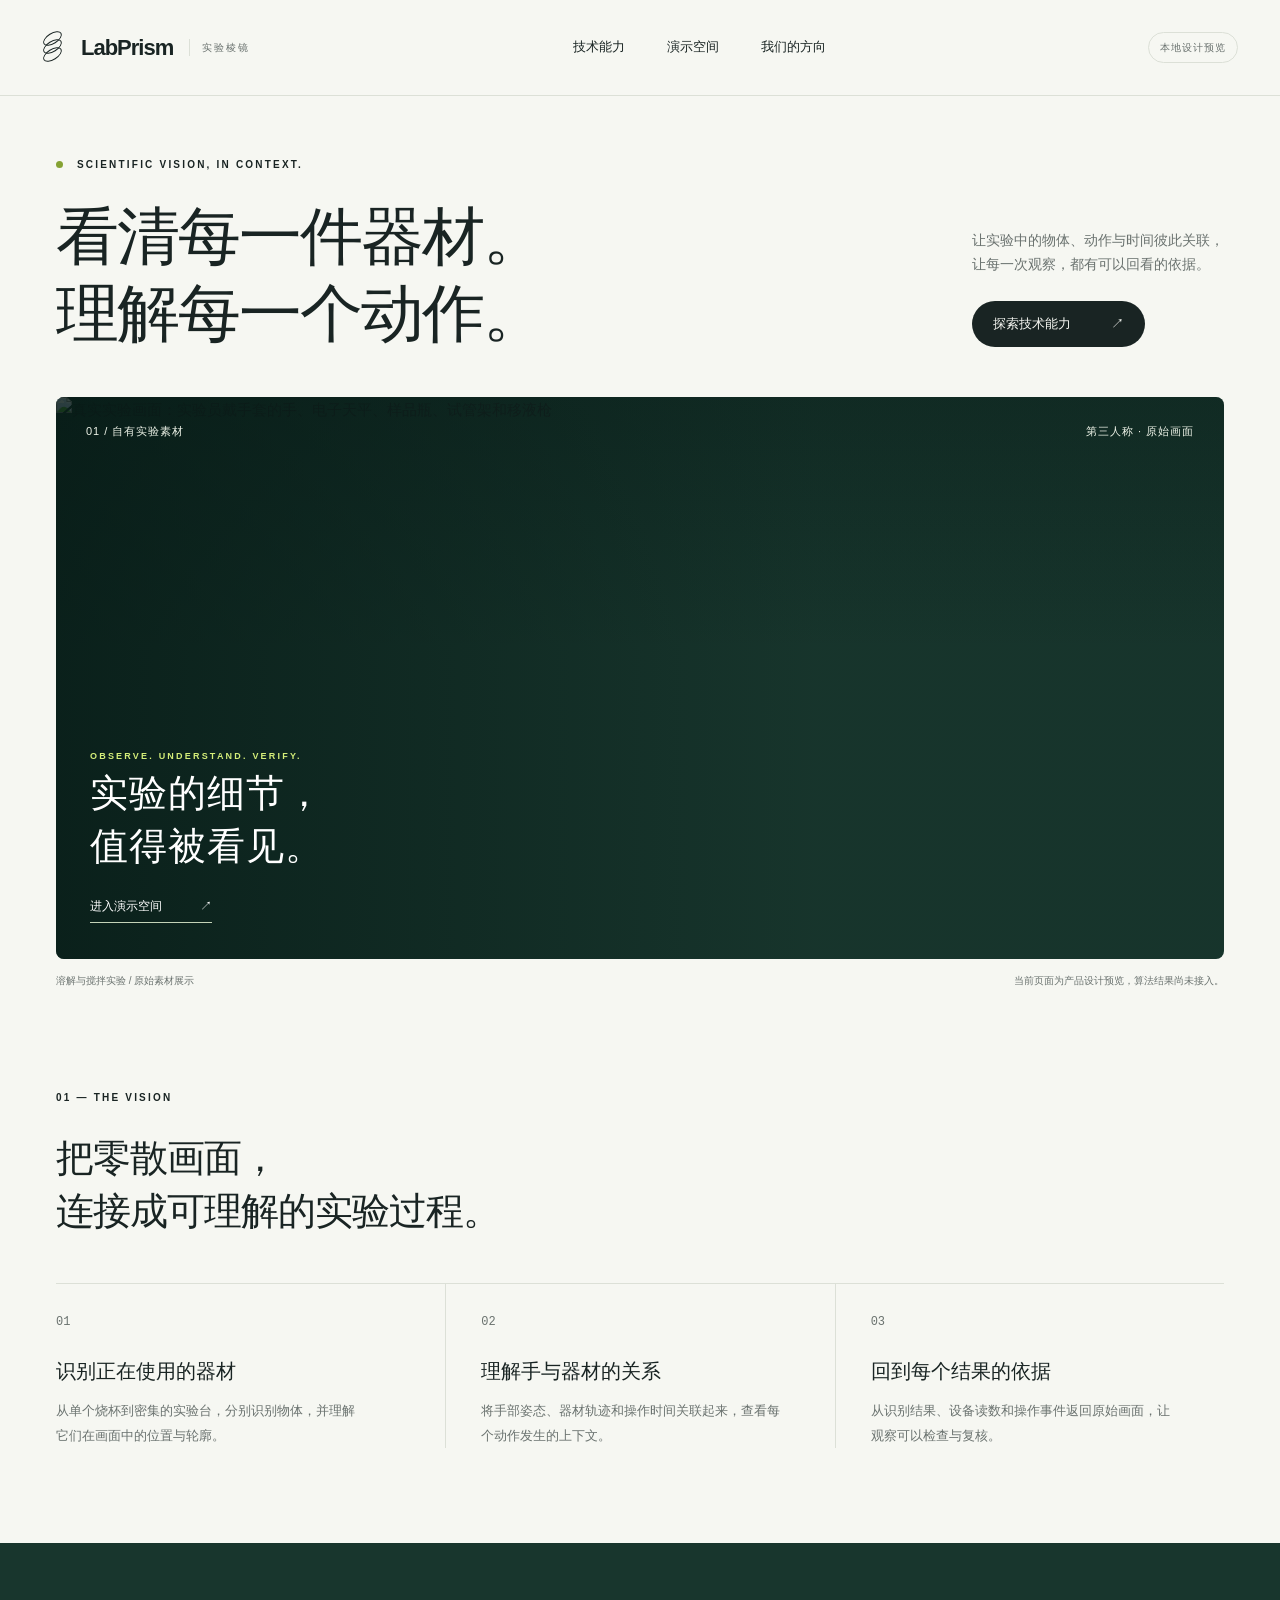
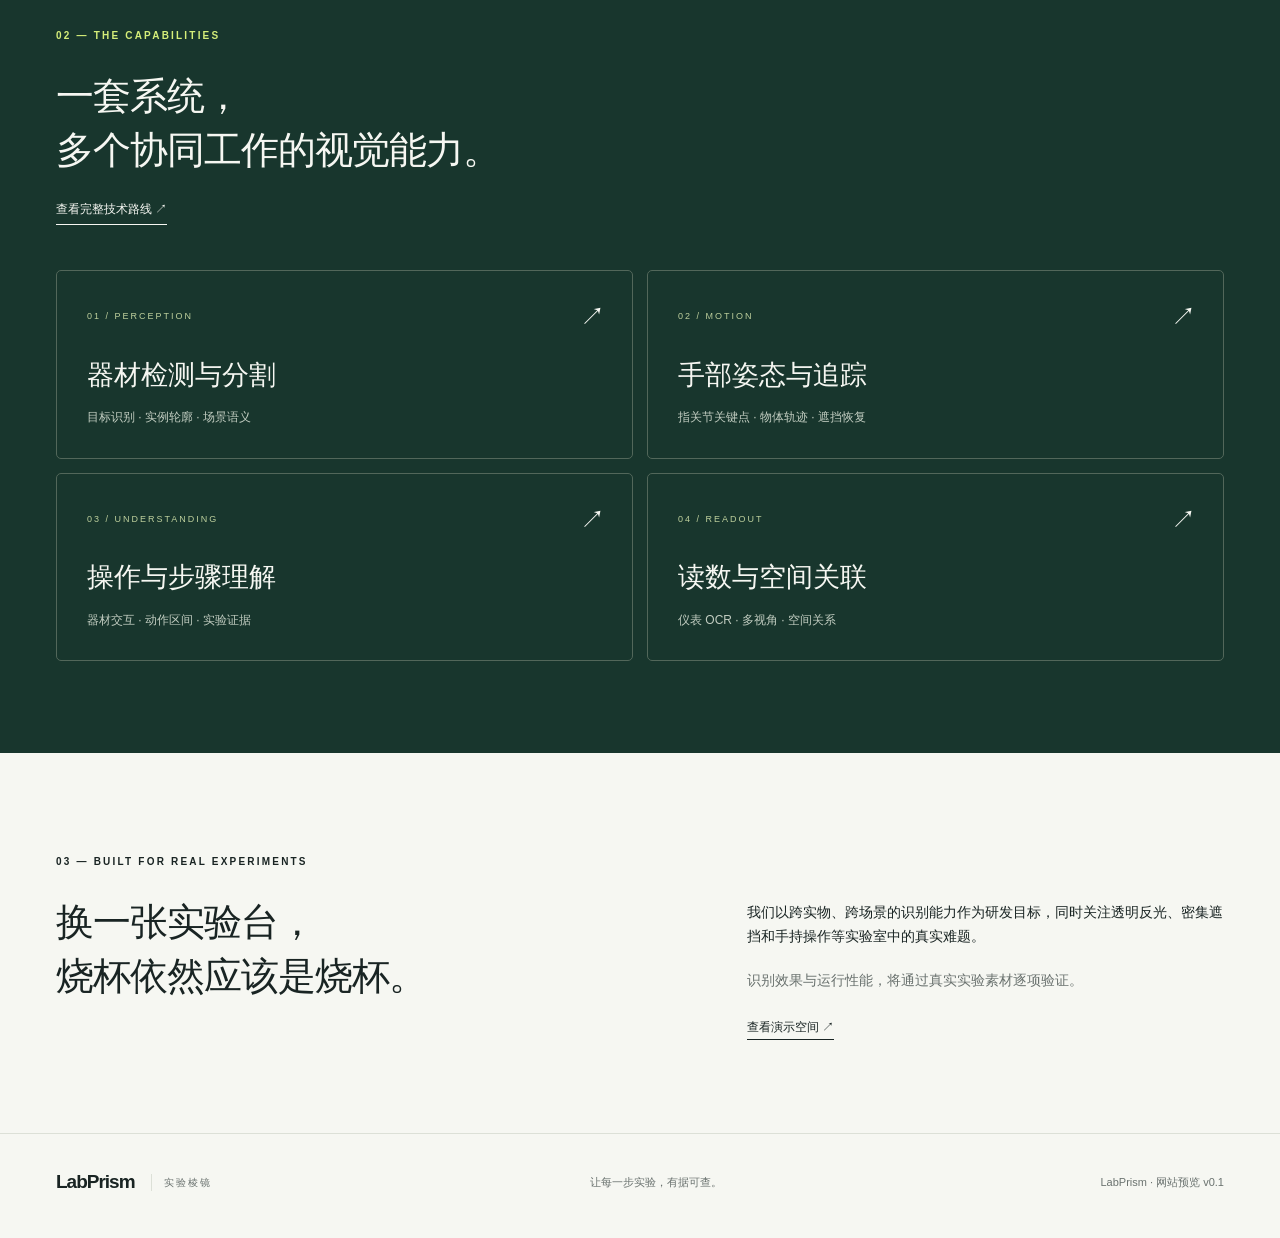
==== apps/website/index.html @ 597ef821 "Initialize LabPrism website, architecture and delivery contracts" ====
<!doctype html>
<html lang="zh-CN">
<head><meta charset="utf-8"><meta name="viewport" content="width=device-width,initial-scale=1"><meta name="description" content="实验视觉系统：从器材识别、手部追踪到可回放的实验过程。"><title>LabPrism · 实验棱镜</title><link rel="stylesheet" href="styles.css"></head>
<body>
<a class="skip" href="#main">跳到正文</a>
<header class="header"><a class="brand" href="index.html" aria-label="LabPrism 首页"><span class="mark" aria-hidden="true"><i></i><i></i><i></i></span>LabPrism<span class="brand-en">实验棱镜</span></a><nav aria-label="主导航"><a href="technology.html">技术能力</a><a href="demo.html">演示空间</a><a href="#approach">我们的方向</a></nav><span class="preview">本地设计预览</span></header>
<main id="main">
<section class="hero wrap"><div class="eyebrow"><span class="dot"></span> SCIENTIFIC VISION, IN CONTEXT.</div><div class="hero-heading"><h1>看清每一件器材。<br>理解<span class="serif">每一个动作。</span></h1><div class="hero-note"><p>让实验中的物体、动作与时间彼此关联，<br>让每一次观察，都有可以回看的依据。</p><a class="button dark" href="technology.html">探索技术能力 <span>↗</span></a></div></div>
<figure class="hero-media"><img src="assets/lab-scene.png" alt="真实实验画面：实验员戴手套的手、电子天平、样品瓶、试管架和移液枪" width="1280" height="720" fetchpriority="high"><div class="media-top"><span>01 / 自有实验素材</span><span>第三人称 · 原始画面</span></div><div class="media-message"><span class="eyebrow">OBSERVE. UNDERSTAND. VERIFY.</span><p>实验的细节，<br>值得被看见。</p><a href="demo.html" aria-label="打开实验素材演示空间">进入演示空间 <span>↗</span></a></div></figure><div class="figure-caption"><span>溶解与搅拌实验 / 原始素材展示</span><span>当前页面为产品设计预览，算法结果尚未接入。</span></div>
</section>
<section class="section wrap" id="approach"><div class="section-head"><p class="eyebrow">01 — THE VISION</p><h2>把零散画面，<br>连接成可理解的实验过程。</h2></div><div class="principles"><article><span class="index">01</span><h3>识别正在使用的器材</h3><p>从单个烧杯到密集的实验台，分别识别物体，并理解它们在画面中的位置与轮廓。</p></article><article><span class="index">02</span><h3>理解手与器材的关系</h3><p>将手部姿态、器材轨迹和操作时间关联起来，查看每个动作发生的上下文。</p></article><article><span class="index">03</span><h3>回到每个结果的依据</h3><p>从识别结果、设备读数和操作事件返回原始画面，让观察可以检查与复核。</p></article></div></section>
<section class="capability-section"><div class="wrap"><div class="section-head"><p class="eyebrow">02 — THE CAPABILITIES</p><h2>一套系统，<br>多个协同工作的视觉能力。</h2><a class="text-link" href="technology.html">查看完整技术路线 ↗</a></div><div class="capability-grid"><a href="technology.html#perception"><span>01 / PERCEPTION</span><h3>器材检测与分割</h3><p>目标识别 · 实例轮廓 · 场景语义</p><b aria-hidden="true">↗</b></a><a href="technology.html#motion"><span>02 / MOTION</span><h3>手部姿态与追踪</h3><p>指关节关键点 · 物体轨迹 · 遮挡恢复</p><b aria-hidden="true">↗</b></a><a href="technology.html#understanding"><span>03 / UNDERSTANDING</span><h3>操作与步骤理解</h3><p>器材交互 · 动作区间 · 实验证据</p><b aria-hidden="true">↗</b></a><a href="technology.html#readout"><span>04 / READOUT</span><h3>读数与空间关联</h3><p>仪表 OCR · 多视角 · 空间关系</p><b aria-hidden="true">↗</b></a></div></div></section>
<section class="section wrap"><p class="eyebrow">03 — BUILT FOR REAL EXPERIMENTS</p><div class="statement"><h2>换一张实验台，<br>烧杯依然应该是烧杯。</h2><div><p>我们以跨实物、跨场景的识别能力作为研发目标，同时关注透明反光、密集遮挡和手持操作等实验室中的真实难题。</p><p class="muted">识别效果与运行性能，将通过真实实验素材逐项验证。</p><a class="text-link" href="demo.html">查看演示空间 ↗</a></div></div></section>
</main><footer class="footer wrap"><a class="brand" href="index.html">LabPrism <span class="brand-en">实验棱镜</span></a><p>让每一步实验，有据可查。</p><span>LabPrism · 网站预览 v0.1</span></footer>
</body></html>
---- apps/website/styles.css ----
:root{--ink:#192423;--muted:#6a726f;--paper:#f6f7f2;--line:#dce0d7;--lime:#d5ee79;--forest:#18362d;--white:#fff;--sans:Inter,"Noto Sans CJK SC","Microsoft YaHei",Arial,sans-serif}*{box-sizing:border-box}html{scroll-behavior:smooth;scroll-padding-top:100px}body{margin:0;background:var(--paper);color:var(--ink);font:15px/1.7 var(--sans)}a{color:inherit;text-decoration:none}button{font:inherit}a,button{-webkit-tap-highlight-color:transparent}a:focus-visible,button:focus-visible{outline:3px solid #7b9e1c;outline-offset:5px}::selection{background:var(--lime)}.wrap{max-width:1440px;margin:auto;padding-inline:56px}.header{min-height:96px;display:flex;align-items:center;justify-content:space-between;gap:24px;padding:20px 42px;border-bottom:1px solid var(--line)}.brand{display:flex;align-items:center;gap:12px;font-size:22px;font-weight:700;letter-spacing:-1px;white-space:nowrap}.brand-en{font-size:10px;font-weight:500;letter-spacing:2px;color:var(--muted);border-left:1px solid var(--line);padding-left:12px;margin-left:4px}.mark{position:relative;display:inline-flex;width:27px;height:30px;align-items:center}.mark i{position:absolute;width:21px;height:11px;border:1.4px solid var(--ink);border-radius:50%;transform:rotate(-32deg)}.mark i:nth-child(1){top:1px}.mark i:nth-child(2){top:9px}.mark i:nth-child(3){top:17px}.header nav{display:flex;gap:8px}.header nav a{padding:8px 17px;border-radius:24px;font-size:13px}.header nav a:hover,.header nav a[aria-current=page]{background:#e6eadf}.preview{font-size:10px;letter-spacing:1px;color:var(--muted);border:1px solid var(--line);border-radius:20px;padding:6px 11px;white-space:nowrap}.eyebrow{font-size:10px;font-weight:600;letter-spacing:2.2px;line-height:1.8;margin:0 0 24px}.dot{display:inline-block;width:7px;height:7px;border-radius:50%;background:#85a233;margin-right:9px}.hero{padding-top:60px}.hero-heading{display:flex;justify-content:space-between;gap:40px;align-items:flex-end;margin-bottom:45px}h1,h2,h3,p,figure{margin:0}h1{font-size:clamp(36px,4.9vw,72px);font-weight:500;line-height:1.22;letter-spacing:-2px}h2{font-size:clamp(28px,3vw,43px);line-height:1.4;font-weight:500;letter-spacing:-1px}h3{font-size:20px;font-weight:550;line-height:1.5}.serif{font-family:"Noto Serif CJK SC",serif}.hero-note{font-size:14px;color:var(--muted);padding-bottom:5px}.button{display:inline-flex;align-items:center;gap:40px;border-radius:28px;padding:12px 21px;font-size:13px;transition:transform .18s}.button:hover{transform:translateY(-2px)}.button.dark{background:var(--ink);color:var(--paper);margin-top:24px}.button.light{background:var(--lime);color:var(--ink)}.hero-media{position:relative;overflow:hidden;border-radius:8px;background:var(--forest);aspect-ratio:2.08}.hero-media>img{display:block;width:100%;height:100%;object-fit:cover;object-position:center 56%}.hero-media:after{content:"";position:absolute;inset:0;background:linear-gradient(90deg,rgba(5,24,20,.72),rgba(5,24,20,.05) 65%),linear-gradient(180deg,rgba(5,24,20,.35),transparent 45%);pointer-events:none}.media-top{position:absolute;z-index:1;top:25px;left:30px;right:30px;display:flex;justify-content:space-between;color:#eef3e8;font-size:11px;letter-spacing:1px}.media-message{position:absolute;z-index:1;bottom:36px;left:34px;color:var(--white)}.media-message .eyebrow{font-size:9px;color:var(--lime)}.media-message p{font-size:38px;line-height:1.4;font-weight:400;letter-spacing:1px}.media-message a{display:inline-flex;gap:38px;align-items:center;font-size:12px;margin-top:23px;padding-bottom:5px;border-bottom:1px solid #c4d3b8}.figure-caption{display:flex;justify-content:space-between;gap:20px;color:var(--muted);font-size:10px;padding-top:13px}.section{padding-top:100px;padding-bottom:95px}.section-head{margin-bottom:45px}.section-head .text-link{display:inline-block;margin-top:22px}.principles{display:grid;grid-template-columns:repeat(3,1fr);border-top:1px solid var(--line)}.principles article{padding:32px 35px 0 0}.principles article+article{padding-left:35px;border-left:1px solid var(--line)}.index{display:block;color:var(--muted);font:12px/1 monospace;margin-bottom:28px}.principles p{max-width:310px;color:var(--muted);margin-top:13px;font-size:13px;line-height:1.9}.capability-section{padding-block:84px 92px;background:var(--forest);color:var(--paper)}.capability-section .eyebrow{color:var(--lime)}.text-link{font-size:12px;border-bottom:1px solid currentColor;padding-bottom:5px}.capability-grid{display:grid;grid-template-columns:repeat(2,1fr);gap:14px}.capability-grid a{position:relative;border:1px solid #52675a;border-radius:5px;padding:30px;transition:background .2s}.capability-grid a:hover{background:#254638}.capability-grid a>span{font-size:9px;letter-spacing:2px;color:#bed09d}.capability-grid h3{font-size:27px;margin:28px 0 12px}.capability-grid p{color:#c2cdc1;font-size:12px}.capability-grid b{position:absolute;top:24px;right:27px;font-size:25px;font-weight:400}.statement{display:grid;grid-template-columns:1.3fr 1fr;gap:70px}.statement p{font-size:14px;margin:6px 0 20px}.muted{color:var(--muted)}.footer{padding-block:32px 40px;border-top:1px solid var(--line);display:flex;justify-content:space-between;align-items:center;gap:20px}.footer>.brand{font-size:19px}.footer p,.footer>span{font-size:11px;color:var(--muted)}.page-intro{padding-top:64px;padding-bottom:64px}.intro-copy{margin-top:28px;font-size:14px;color:var(--muted);line-height:1.9}.tech-row{display:grid;grid-template-columns:60px 1fr 240px;gap:35px;border-top:1px solid var(--line);padding:55px 0 64px;scroll-margin-top:30px}.tech-number{font:12px/2 monospace;color:var(--muted)}.tech-row h2{font-size:30px;margin-bottom:22px}.tech-row p:not(.eyebrow){max-width:620px;color:var(--muted);font-size:13px;line-height:1.95}.tech-row .eyebrow{margin-bottom:13px}.tags{list-style:none;display:flex;flex-wrap:wrap;gap:8px;padding:0;margin:24px 0 0}.tags li{font-size:11px;background:#e8ecdf;border-radius:20px;padding:6px 12px}.tech-aside{border-left:1px solid var(--line);padding-left:28px;align-self:center}.tech-aside>span{display:block;font-size:10px;color:var(--muted);margin-bottom:16px}.tech-aside strong{font-size:17px;font-weight:500;display:block;margin-bottom:14px}.callout{padding:45px;background:var(--forest);color:var(--paper);border-radius:6px;display:flex;align-items:center;justify-content:space-between;gap:35px}.callout .eyebrow{color:var(--lime);margin-bottom:15px}.callout h2{font-size:30px}.demo-intro{padding:55px 0 35px;display:flex;justify-content:space-between;align-items:flex-end;gap:30px}.demo-intro h1{font-size:39px}.demo-intro>p{font-size:12px;color:var(--muted)}.demo-intro .eyebrow{margin-bottom:14px}.demo-banner{display:flex;align-items:center;gap:5px;background:#e9eddf;padding:12px 17px;border:1px solid var(--line);border-radius:5px;margin-bottom:22px;font-size:11px;color:#546149}.demo-banner .dot{flex-shrink:0}.viewer{display:grid;grid-template-columns:minmax(0,1fr) 270px;border:1px solid var(--line);border-radius:7px;overflow:hidden;background:white}.viewer-main{min-width:0}.viewer-title,.viewer-bottom{padding:17px 22px;display:flex;justify-content:space-between;gap:15px;font-size:11px}.viewer-title strong{font-size:13px;font-weight:550}.viewer-title span,.viewer-bottom{color:var(--muted)}.image-open{display:block;width:100%;padding:0;border:0;background:var(--ink);position:relative;cursor:zoom-in;text-align:left;line-height:0}.image-open img{display:block;width:100%;height:auto}.expand-icon{position:absolute;right:17px;bottom:17px;background:rgba(255,255,255,.94);border-radius:4px;padding:10px 13px;font-size:11px;line-height:1.3}.viewer-side{padding:25px 23px;border-left:1px solid var(--line)}.viewer-side h2{font-size:18px;margin-bottom:22px;letter-spacing:0}.viewer-side .eyebrow{font-size:8px;margin-bottom:12px}.layer-list{display:grid;gap:9px}.layer{padding:10px 11px;display:flex;align-items:center;justify-content:space-between;gap:7px;background:#f6f7f2;border:1px solid #e7e9e0;border-radius:4px;font-size:11px}.layer b{font-size:9px;font-weight:400}.layer small{font-size:9px;color:var(--muted)}.layer.active{background:#edf3de;border-color:#c5d1a7}.side-note{color:var(--muted);font-size:11px;line-height:1.9;margin:25px 0 18px}.viewer-side .text-link{font-size:11px}.demo-details{margin:30px 0 75px}.tablist{display:flex;gap:26px;border-bottom:1px solid var(--line)}.tablist button{border:0;background:none;color:var(--muted);padding:12px 0;font-size:12px;cursor:pointer;border-bottom:2px solid transparent}.tablist button[aria-selected=true]{color:var(--ink);border-bottom-color:var(--ink)}.tab-panel{display:grid;grid-template-columns:repeat(4,1fr);gap:25px;padding-block:26px}.tab-panel>div span{display:block;color:var(--muted);font-size:10px;margin-bottom:9px}.tab-panel strong{font-size:12px;font-weight:500}.tab-panel.prose{display:block;font-size:13px;max-width:800px}.tab-panel[hidden]{display:none}.skip{position:fixed;z-index:10;top:-60px;left:20px;background:var(--lime);padding:8px 15px}.skip:focus{top:10px}dialog{padding:46px 12px 12px;border:1px solid #888;border-radius:6px;max-width:95vw;max-height:95vh;background:var(--paper)}dialog::backdrop{background:rgba(0,0,0,.78)}dialog img{display:block;max-width:100%;height:auto;max-height:80vh;object-fit:contain}.dialog-close{position:absolute;right:15px;top:8px;background:none;border:0;font-size:12px;padding:5px;cursor:pointer}
@media(min-width:1550px){.hero-media{aspect-ratio:2.2}.hero-heading{margin-bottom:55px}}
@media(max-width:1000px){.wrap{padding-inline:30px}.header{padding-inline:26px}.preview{display:none}.brand-en{display:none}.hero-heading{align-items:flex-start}.hero-note{max-width:265px}.hero-media{aspect-ratio:1.8}.media-message p{font-size:31px}.statement{gap:35px}.tech-row{grid-template-columns:35px 1fr;gap:20px}.tech-aside{grid-column:2;border-left:0;padding-left:0;display:flex;gap:20px;align-items:center}.tech-aside>span,.tech-aside strong{margin:0}.viewer{grid-template-columns:minmax(0,1fr) 230px}.viewer-side{padding:20px 16px}.demo-intro{align-items:flex-start}.demo-intro h1{font-size:32px}}
@media(max-width:650px){.wrap{padding-inline:20px}.header{padding:17px 20px;min-height:77px;flex-wrap:wrap;gap:12px}.brand{font-size:20px}.header nav{width:100%;gap:5px}.header nav a{padding:6px 12px;font-size:12px}.hero{padding-top:36px}.eyebrow{font-size:9px;margin-bottom:18px}.hero-heading{display:block;margin-bottom:28px}h1{font-size:37px;letter-spacing:-1px}.hero-note{max-width:none;margin-top:23px;font-size:12px}.hero-note br{display:none}.button.dark{margin-top:18px}.hero-media{aspect-ratio:1.13}.hero-media>img{object-position:63% center}.media-top{top:16px;left:17px;right:17px;font-size:8px}.media-message{left:20px;bottom:24px}.media-message p{font-size:29px}.media-message .eyebrow{font-size:7px;letter-spacing:1px}.figure-caption{display:block;font-size:9px}.figure-caption span{display:block;margin-top:3px}.section{padding-block:60px}.principles{display:block}.principles article,.principles article+article{padding:22px 0;border-left:0;border-bottom:1px solid var(--line)}.index{margin-bottom:12px}.principles p{max-width:none}.section-head{margin-bottom:27px}.capability-section{padding-block:55px}.capability-grid{grid-template-columns:1fr}.capability-grid a{padding:23px}.capability-grid h3{font-size:24px;margin-top:20px}.statement{display:block}.statement>div{margin-top:27px}.footer{flex-wrap:wrap;gap:13px}.footer p{width:100%}.page-intro{padding-block:37px}.page-intro h1{font-size:36px}.intro-copy{font-size:12px}.intro-copy br{display:none}.tech-row{grid-template-columns:24px 1fr;padding-block:32px}.tech-row h2{font-size:24px}.tech-aside{display:block}.tech-aside>span{margin-bottom:8px}.tech-aside strong{font-size:15px;margin-bottom:7px}.callout{padding:27px;display:block}.callout h2{font-size:25px}.callout .button{margin-top:25px}.demo-intro{display:block;padding-top:32px}.demo-intro h1{font-size:29px}.demo-intro>p{margin-top:18px}.demo-banner{align-items:flex-start;font-size:10px}.demo-banner .dot{margin-top:5px}.viewer{grid-template-columns:1fr}.viewer-title,.viewer-bottom{padding:13px 15px;font-size:9px}.viewer-side{border-left:0;border-top:1px solid var(--line);padding:23px}.layer-list{grid-template-columns:1fr 1fr}.layer{display:block}.layer small,.layer b{display:block;margin-top:4px}.side-note{margin-top:18px}.tab-panel{grid-template-columns:1fr 1fr;gap:20px}.tablist{gap:22px}.demo-details{margin-bottom:45px}}
@media(prefers-reduced-motion:reduce){html{scroll-behavior:auto}*{transition:none!important}}
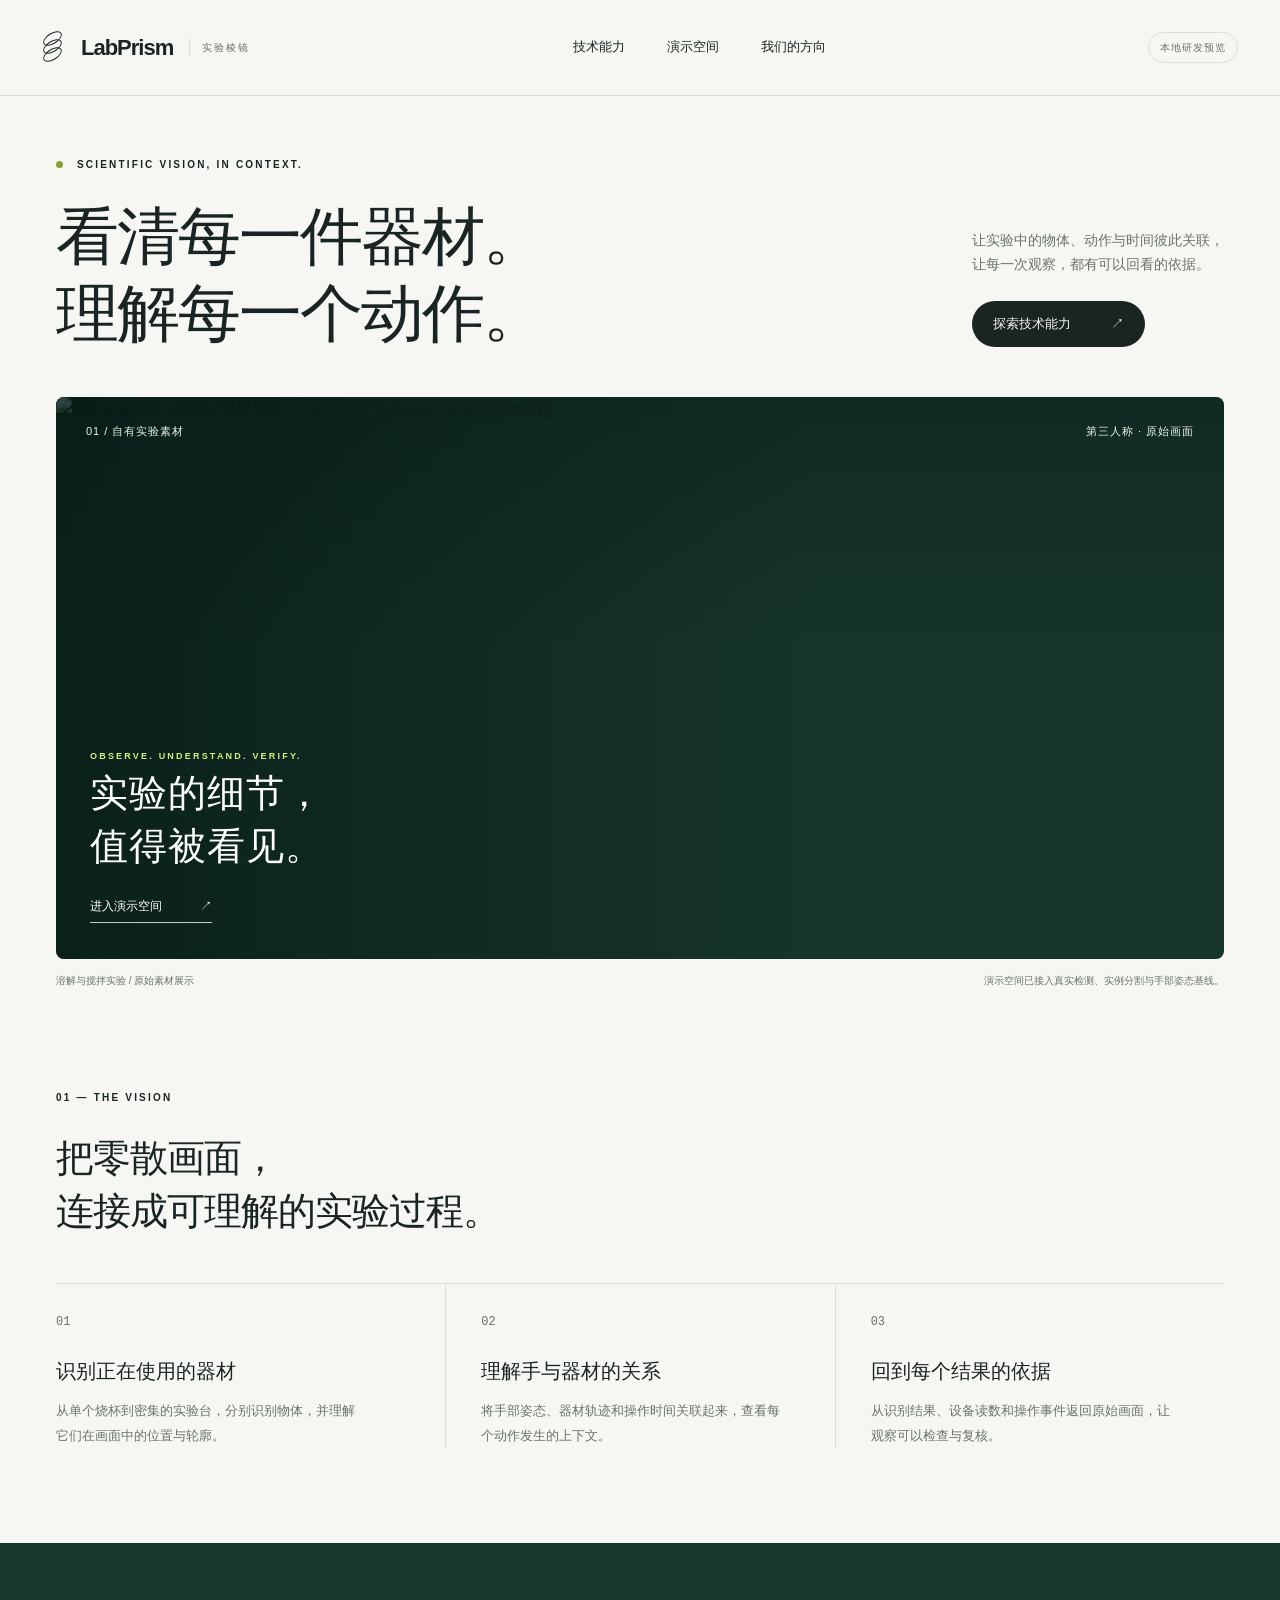
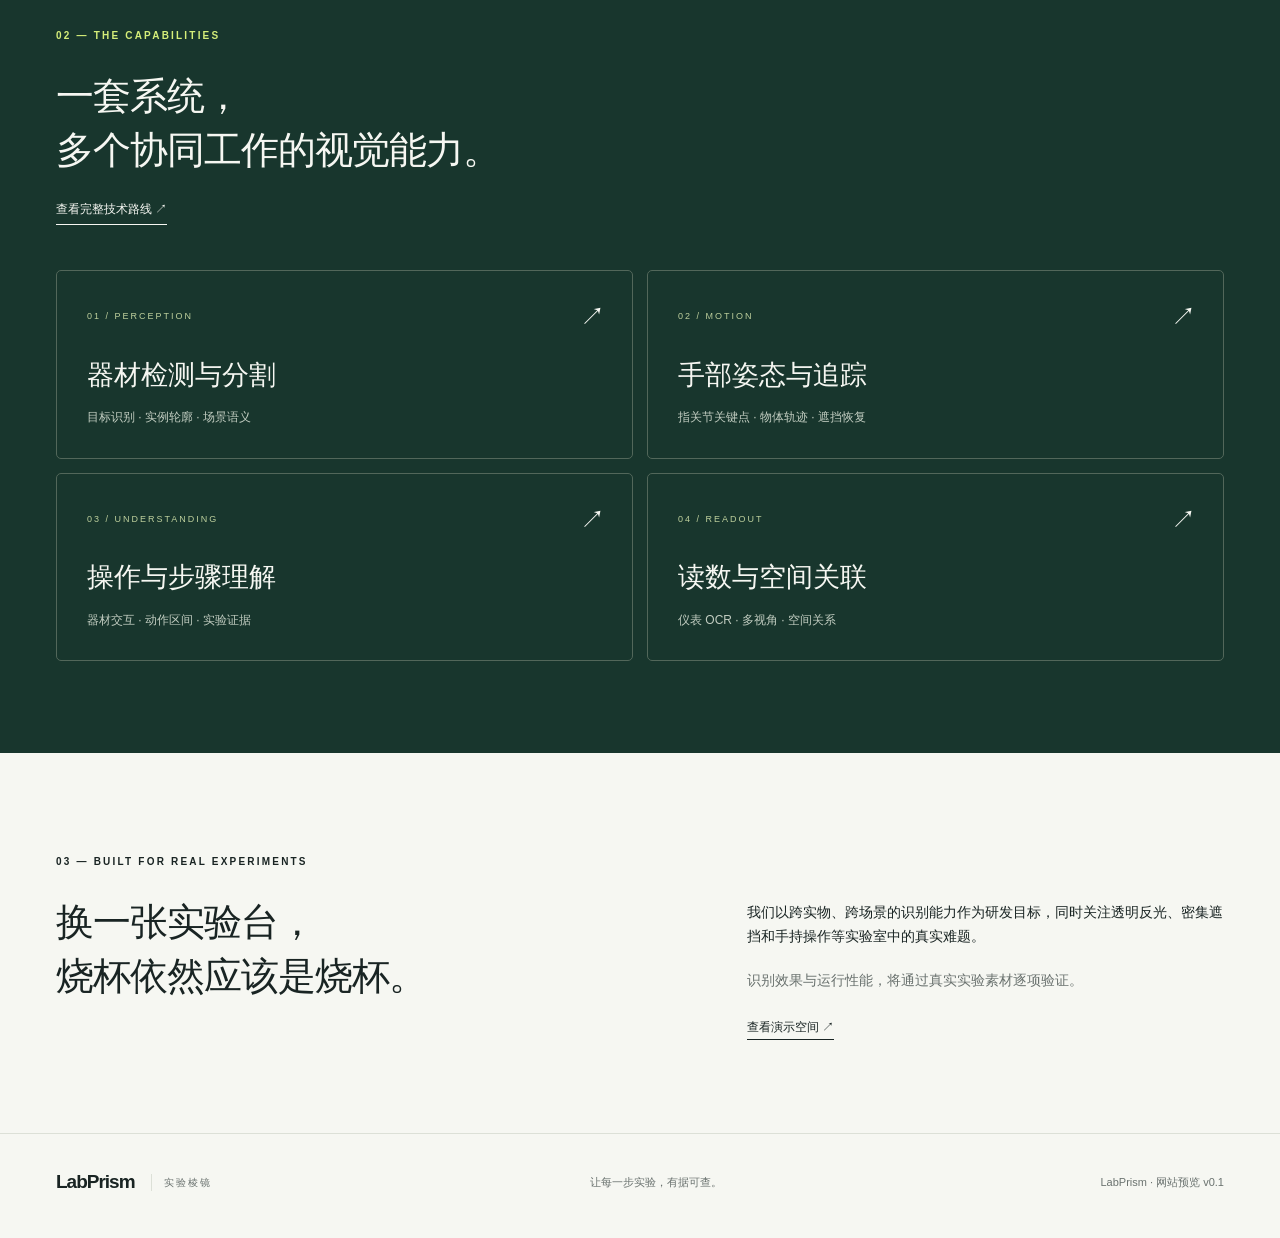
==== commit 71be36b6: "Connect receipt-verified video inference and interactive result viewer" ====
--- a/apps/website/index.html
+++ b/apps/website/index.html
@@ -3,10 +3,10 @@
 <head><meta charset="utf-8"><meta name="viewport" content="width=device-width,initial-scale=1"><meta name="description" content="实验视觉系统：从器材识别、手部追踪到可回放的实验过程。"><title>LabPrism · 实验棱镜</title><link rel="stylesheet" href="styles.css"></head>
 <body>
 <a class="skip" href="#main">跳到正文</a>
-<header class="header"><a class="brand" href="index.html" aria-label="LabPrism 首页"><span class="mark" aria-hidden="true"><i></i><i></i><i></i></span>LabPrism<span class="brand-en">实验棱镜</span></a><nav aria-label="主导航"><a href="technology.html">技术能力</a><a href="demo.html">演示空间</a><a href="#approach">我们的方向</a></nav><span class="preview">本地设计预览</span></header>
+<header class="header"><a class="brand" href="index.html" aria-label="LabPrism 首页"><span class="mark" aria-hidden="true"><i></i><i></i><i></i></span>LabPrism<span class="brand-en">实验棱镜</span></a><nav aria-label="主导航"><a href="technology.html">技术能力</a><a href="demo.html">演示空间</a><a href="#approach">我们的方向</a></nav><span class="preview">本地研发预览</span></header>
 <main id="main">
 <section class="hero wrap"><div class="eyebrow"><span class="dot"></span> SCIENTIFIC VISION, IN CONTEXT.</div><div class="hero-heading"><h1>看清每一件器材。<br>理解<span class="serif">每一个动作。</span></h1><div class="hero-note"><p>让实验中的物体、动作与时间彼此关联，<br>让每一次观察，都有可以回看的依据。</p><a class="button dark" href="technology.html">探索技术能力 <span>↗</span></a></div></div>
-<figure class="hero-media"><img src="assets/lab-scene.png" alt="真实实验画面：实验员戴手套的手、电子天平、样品瓶、试管架和移液枪" width="1280" height="720" fetchpriority="high"><div class="media-top"><span>01 / 自有实验素材</span><span>第三人称 · 原始画面</span></div><div class="media-message"><span class="eyebrow">OBSERVE. UNDERSTAND. VERIFY.</span><p>实验的细节，<br>值得被看见。</p><a href="demo.html" aria-label="打开实验素材演示空间">进入演示空间 <span>↗</span></a></div></figure><div class="figure-caption"><span>溶解与搅拌实验 / 原始素材展示</span><span>当前页面为产品设计预览，算法结果尚未接入。</span></div>
+<figure class="hero-media"><img src="assets/lab-scene.png" alt="真实实验画面：实验员戴手套的手、电子天平、样品瓶、试管架和移液枪" width="1280" height="720" fetchpriority="high"><div class="media-top"><span>01 / 自有实验素材</span><span>第三人称 · 原始画面</span></div><div class="media-message"><span class="eyebrow">OBSERVE. UNDERSTAND. VERIFY.</span><p>实验的细节，<br>值得被看见。</p><a href="demo.html" aria-label="打开实验素材演示空间">进入演示空间 <span>↗</span></a></div></figure><div class="figure-caption"><span>溶解与搅拌实验 / 原始素材展示</span><span>演示空间已接入真实检测、实例分割与手部姿态基线。</span></div>
 </section>
 <section class="section wrap" id="approach"><div class="section-head"><p class="eyebrow">01 — THE VISION</p><h2>把零散画面，<br>连接成可理解的实验过程。</h2></div><div class="principles"><article><span class="index">01</span><h3>识别正在使用的器材</h3><p>从单个烧杯到密集的实验台，分别识别物体，并理解它们在画面中的位置与轮廓。</p></article><article><span class="index">02</span><h3>理解手与器材的关系</h3><p>将手部姿态、器材轨迹和操作时间关联起来，查看每个动作发生的上下文。</p></article><article><span class="index">03</span><h3>回到每个结果的依据</h3><p>从识别结果、设备读数和操作事件返回原始画面，让观察可以检查与复核。</p></article></div></section>
 <section class="capability-section"><div class="wrap"><div class="section-head"><p class="eyebrow">02 — THE CAPABILITIES</p><h2>一套系统，<br>多个协同工作的视觉能力。</h2><a class="text-link" href="technology.html">查看完整技术路线 ↗</a></div><div class="capability-grid"><a href="technology.html#perception"><span>01 / PERCEPTION</span><h3>器材检测与分割</h3><p>目标识别 · 实例轮廓 · 场景语义</p><b aria-hidden="true">↗</b></a><a href="technology.html#motion"><span>02 / MOTION</span><h3>手部姿态与追踪</h3><p>指关节关键点 · 物体轨迹 · 遮挡恢复</p><b aria-hidden="true">↗</b></a><a href="technology.html#understanding"><span>03 / UNDERSTANDING</span><h3>操作与步骤理解</h3><p>器材交互 · 动作区间 · 实验证据</p><b aria-hidden="true">↗</b></a><a href="technology.html#readout"><span>04 / READOUT</span><h3>读数与空间关联</h3><p>仪表 OCR · 多视角 · 空间关系</p><b aria-hidden="true">↗</b></a></div></div></section>
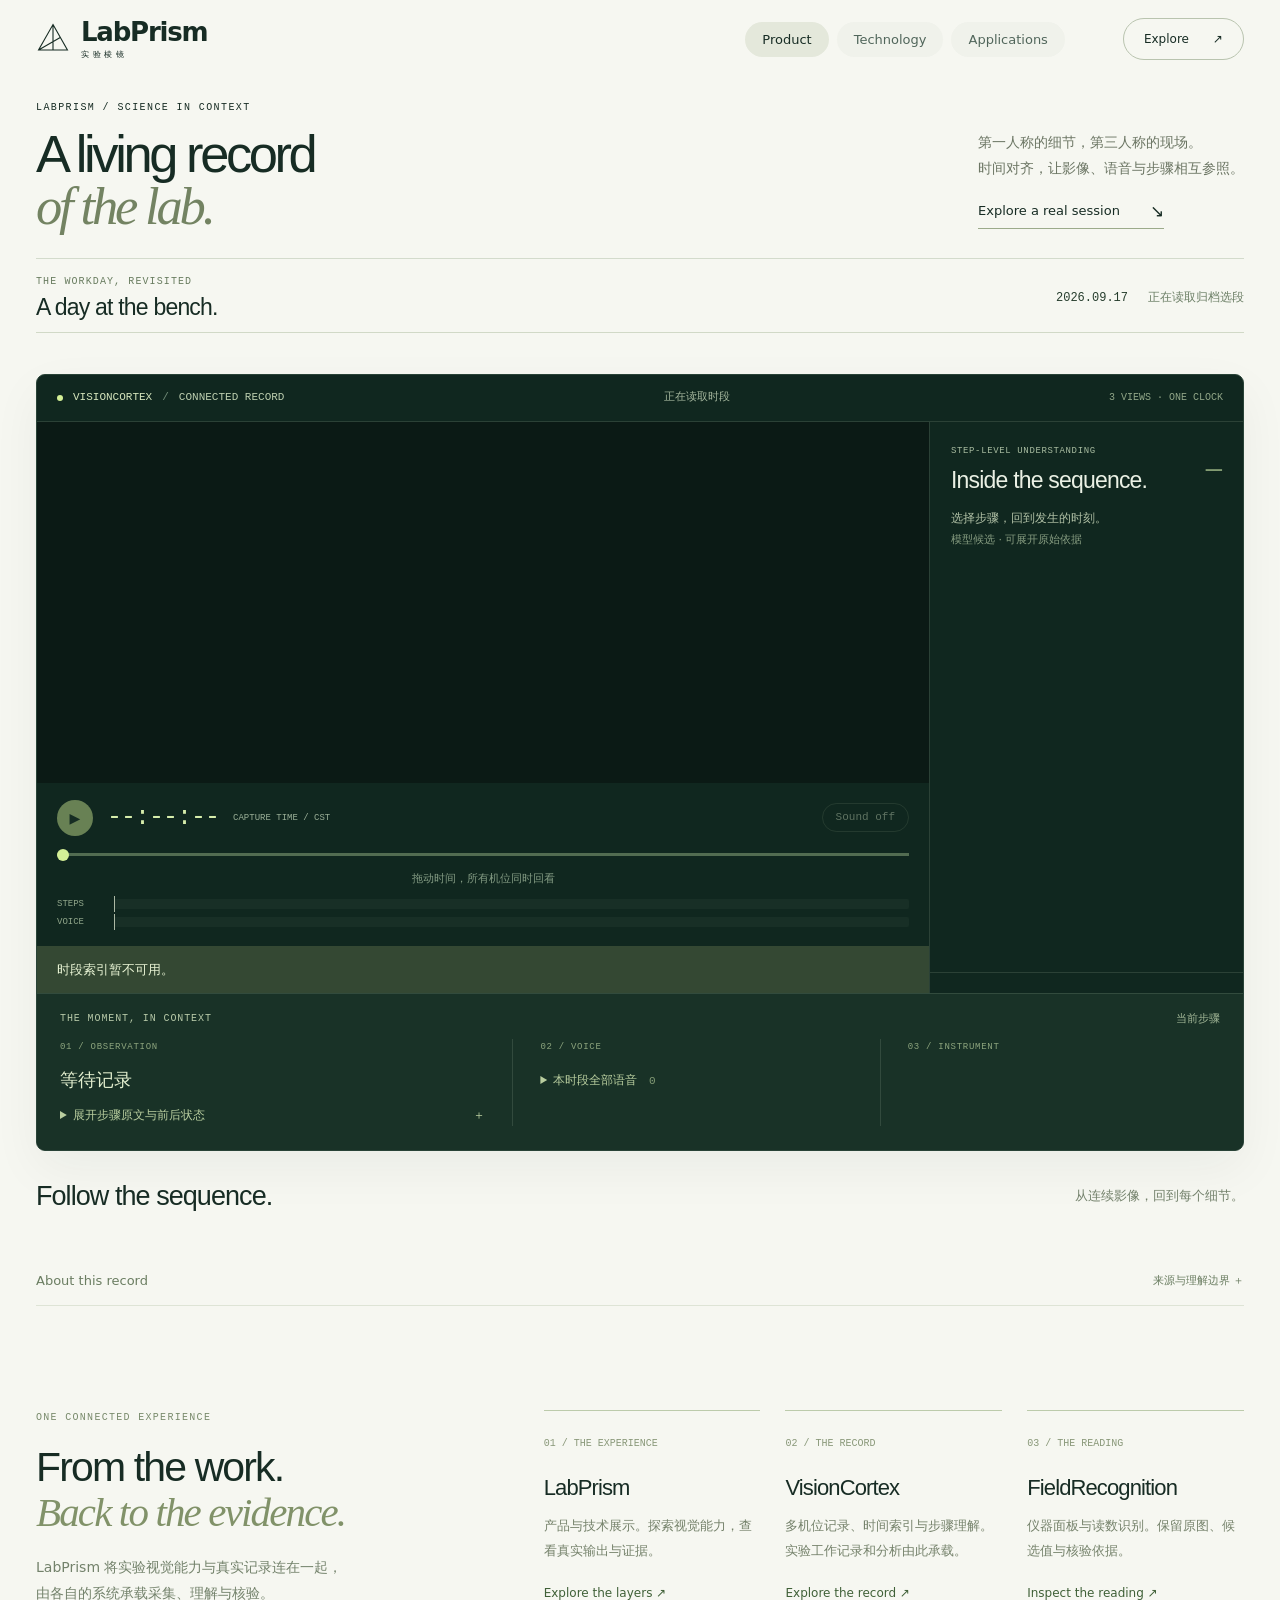
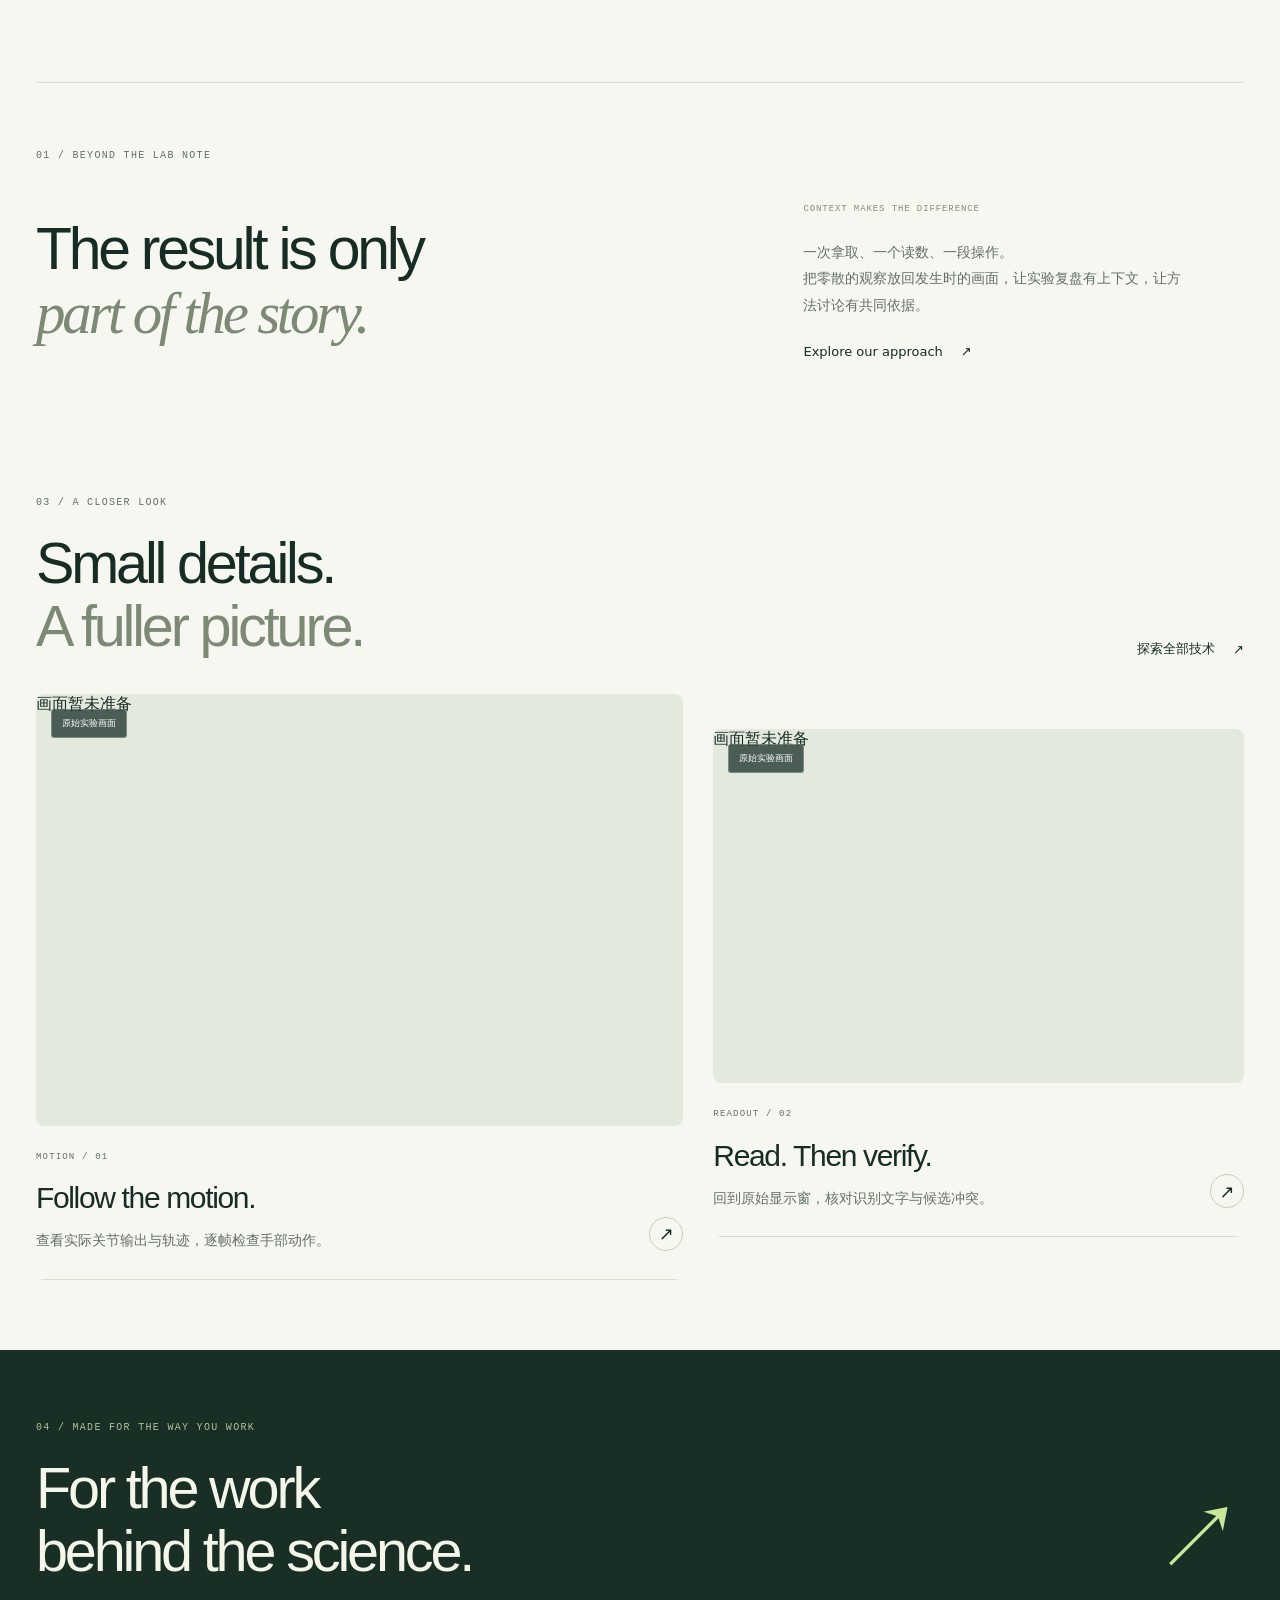
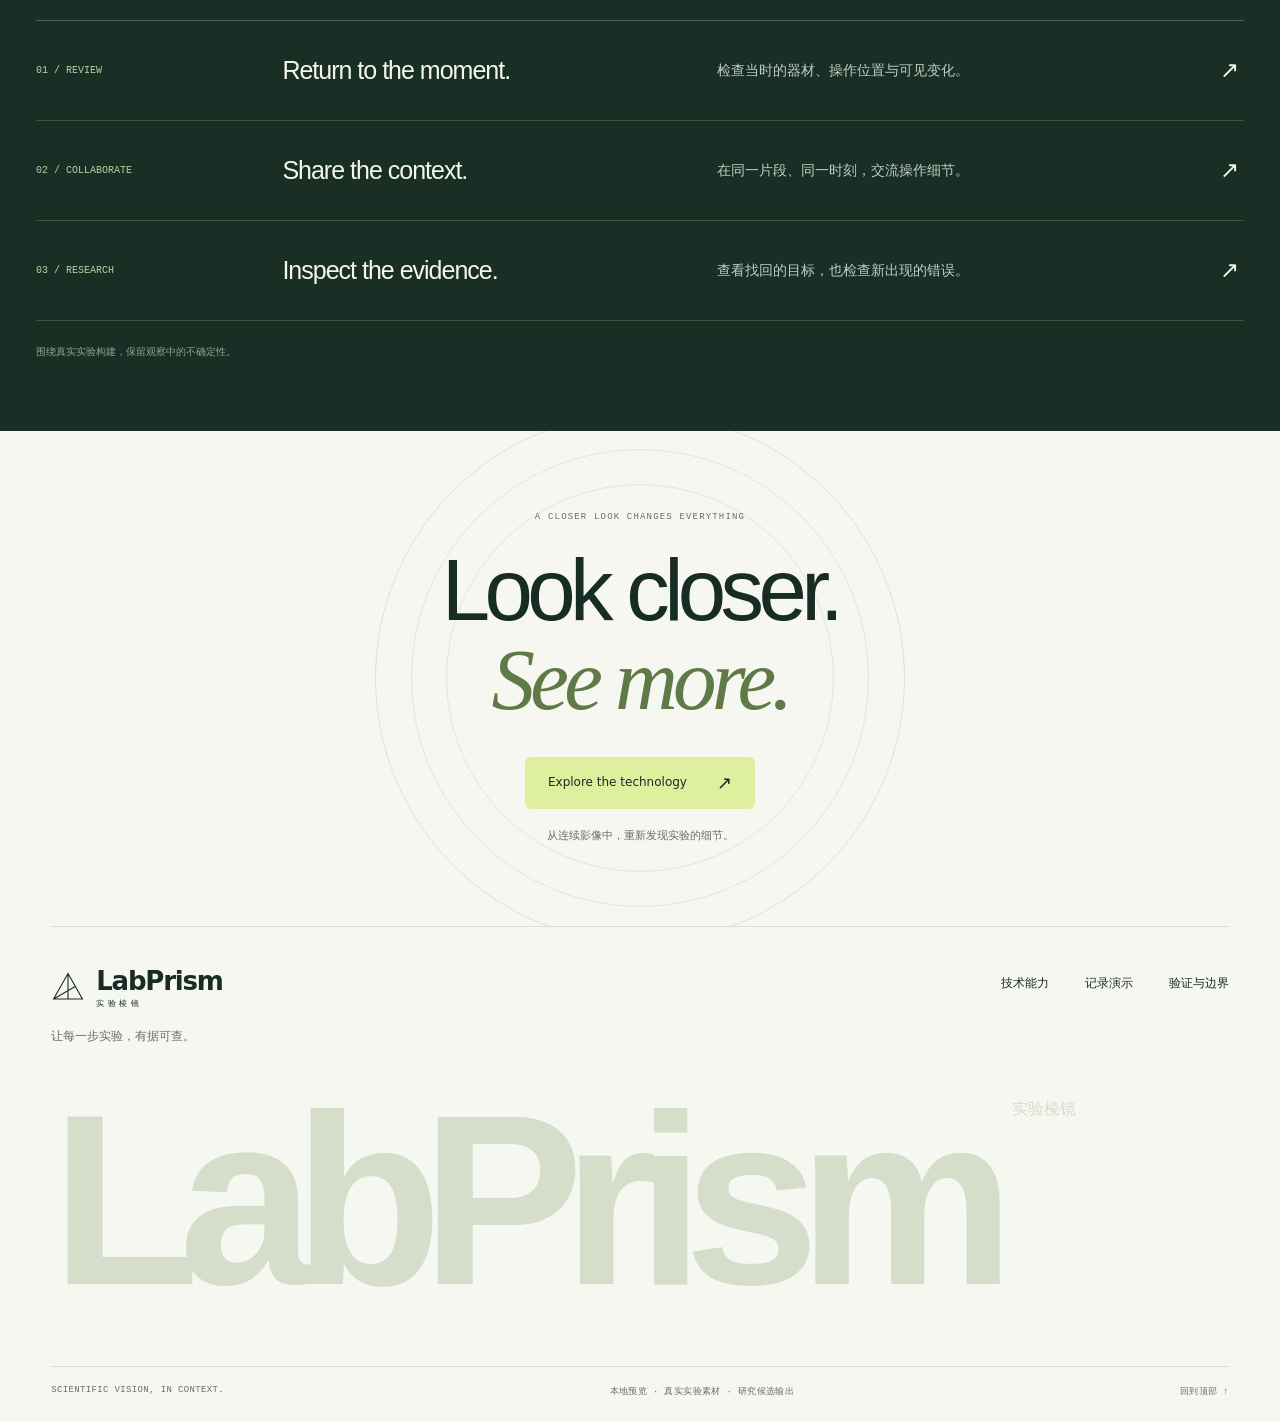
==== commit f75e9966: "Connect NAS-backed read-only model inspection and record showcase" ====
--- a/apps/website/index.html
+++ b/apps/website/index.html
@@ -1,15 +1,24 @@
 <!doctype html>
 <html lang="zh-CN">
-<head><meta charset="utf-8"><meta name="viewport" content="width=device-width,initial-scale=1"><meta name="description" content="实验视觉系统：从器材识别、手部追踪到可回放的实验过程。"><title>LabPrism · 实验棱镜</title><link rel="stylesheet" href="styles.css"></head>
-<body>
-<a class="skip" href="#main">跳到正文</a>
-<header class="header"><a class="brand" href="index.html" aria-label="LabPrism 首页"><span class="mark" aria-hidden="true"><i></i><i></i><i></i></span>LabPrism<span class="brand-en">实验棱镜</span></a><nav aria-label="主导航"><a href="technology.html">技术能力</a><a href="demo.html">演示空间</a><a href="#approach">我们的方向</a></nav><span class="preview">本地研发预览</span></header>
-<main id="main">
-<section class="hero wrap"><div class="eyebrow"><span class="dot"></span> SCIENTIFIC VISION, IN CONTEXT.</div><div class="hero-heading"><h1>看清每一件器材。<br>理解<span class="serif">每一个动作。</span></h1><div class="hero-note"><p>让实验中的物体、动作与时间彼此关联，<br>让每一次观察，都有可以回看的依据。</p><a class="button dark" href="technology.html">探索技术能力 <span>↗</span></a></div></div>
-<figure class="hero-media"><img src="assets/lab-scene.png" alt="真实实验画面：实验员戴手套的手、电子天平、样品瓶、试管架和移液枪" width="1280" height="720" fetchpriority="high"><div class="media-top"><span>01 / 自有实验素材</span><span>第三人称 · 原始画面</span></div><div class="media-message"><span class="eyebrow">OBSERVE. UNDERSTAND. VERIFY.</span><p>实验的细节，<br>值得被看见。</p><a href="demo.html" aria-label="打开实验素材演示空间">进入演示空间 <span>↗</span></a></div></figure><div class="figure-caption"><span>溶解与搅拌实验 / 原始素材展示</span><span>演示空间已接入真实检测、实例分割与手部姿态基线。</span></div>
-</section>
-<section class="section wrap" id="approach"><div class="section-head"><p class="eyebrow">01 — THE VISION</p><h2>把零散画面，<br>连接成可理解的实验过程。</h2></div><div class="principles"><article><span class="index">01</span><h3>识别正在使用的器材</h3><p>从单个烧杯到密集的实验台，分别识别物体，并理解它们在画面中的位置与轮廓。</p></article><article><span class="index">02</span><h3>理解手与器材的关系</h3><p>将手部姿态、器材轨迹和操作时间关联起来，查看每个动作发生的上下文。</p></article><article><span class="index">03</span><h3>回到每个结果的依据</h3><p>从识别结果、设备读数和操作事件返回原始画面，让观察可以检查与复核。</p></article></div></section>
-<section class="capability-section"><div class="wrap"><div class="section-head"><p class="eyebrow">02 — THE CAPABILITIES</p><h2>一套系统，<br>多个协同工作的视觉能力。</h2><a class="text-link" href="technology.html">查看完整技术路线 ↗</a></div><div class="capability-grid"><a href="technology.html#perception"><span>01 / PERCEPTION</span><h3>器材检测与分割</h3><p>目标识别 · 实例轮廓 · 场景语义</p><b aria-hidden="true">↗</b></a><a href="technology.html#motion"><span>02 / MOTION</span><h3>手部姿态与追踪</h3><p>指关节关键点 · 物体轨迹 · 遮挡恢复</p><b aria-hidden="true">↗</b></a><a href="technology.html#understanding"><span>03 / UNDERSTANDING</span><h3>操作与步骤理解</h3><p>器材交互 · 动作区间 · 实验证据</p><b aria-hidden="true">↗</b></a><a href="technology.html#readout"><span>04 / READOUT</span><h3>读数与空间关联</h3><p>仪表 OCR · 多视角 · 空间关系</p><b aria-hidden="true">↗</b></a></div></div></section>
-<section class="section wrap"><p class="eyebrow">03 — BUILT FOR REAL EXPERIMENTS</p><div class="statement"><h2>换一张实验台，<br>烧杯依然应该是烧杯。</h2><div><p>我们以跨实物、跨场景的识别能力作为研发目标，同时关注透明反光、密集遮挡和手持操作等实验室中的真实难题。</p><p class="muted">识别效果与运行性能，将通过真实实验素材逐项验证。</p><a class="text-link" href="demo.html">查看演示空间 ↗</a></div></div></section>
-</main><footer class="footer wrap"><a class="brand" href="index.html">LabPrism <span class="brand-en">实验棱镜</span></a><p>让每一步实验，有据可查。</p><span>LabPrism · 网站预览 v0.1</span></footer>
-</body></html>
+<head><meta charset="utf-8"><meta name="viewport" content="width=device-width,initial-scale=1"><meta name="theme-color" content="#f6f7f2"><meta name="description" content="LabPrism 将器材、手部操作与仪器读数放回真实现场。从实验影像到可回查的观察，让每个细节都有出处。"><title>让实验，清晰可见 · LabPrism 实验棱镜</title><link rel="stylesheet" href="product.css"><link rel="stylesheet" href="experience.css"><script src="product.js" defer></script><script src="experience.js" defer></script><link rel="stylesheet" href="multiview-story.css"><script src="viewer/multiview-clock.js" defer></script><script src="multiview-story.js" defer></script></head>
+<body class="product-site editorial-site cinematic-site home-page"><a class="skip-link" href="#main">跳到正文</a><header class="site-header"><a class="site-brand" href="index.html" aria-label="LabPrism 实验棱镜首页"><svg viewBox="0 0 40 40" aria-hidden="true"><path d="M20 3 37 33H3Z M20 3 20 33 M3 33 29 18"/></svg><span>LabPrism<small>实验棱镜</small></span></a><nav aria-label="主导航"><a href="index.html" aria-current="page" lang="en">Product</a><a href="technology.html" lang="en">Technology</a><a href="index.html#applications" lang="en">Applications</a></nav><a class="nav-action" href="technology.html#recording" lang="en">Explore <span aria-hidden="true">↗</span></a></header><main id="main">
+<section class="cinema-hero shell"><div><p class="overline">LABPRISM / SCIENCE IN CONTEXT</p><h1 lang="en">A living record<br><em>of the lab.</em></h1></div><div class="cinema-intro"><p>第一人称的细节，第三人称的现场。<br>时间对齐，让影像、语音与步骤相互参照。</p><a class="cinema-link" href="#recording">Explore a real session <span aria-hidden="true">↘</span></a></div></section><section class="story-section shell" id="recording" aria-labelledby="record-heading" data-record-story>
+ <div class="day-heading"><div><span class="overline">THE WORKDAY, REVISITED</span><h2 id="record-heading">A day at the bench.</h2></div><p><time data-day-date>2026.09.17</time><span data-day-summary>正在读取归档选段</span></p></div>
+ <div class="day-overview"><div class="day-ruler" data-day-ruler aria-label="当天选段的真实时间分布"></div><div class="period-list" data-period-list aria-label="选择工作时段"></div><p class="day-note">当日归档选段 · 空白区间未纳入本次展示</p></div>
+ <div class="story-console" aria-busy="true">
+  <div class="story-toolbar"><span class="story-brand"><i></i> VISIONCORTEX <span>/</span> <b data-period-title>CONNECTED RECORD</b></span><span data-story-range>正在读取时段</span><span class="story-mode">3 VIEWS · ONE CLOCK</span></div>
+  <div class="story-main"><div class="story-visuals"><div class="story-views" data-story-views></div><div class="story-transport"><button type="button" class="story-play" data-story-play aria-label="播放所有机位" aria-pressed="false" disabled>▶</button><output data-story-time aria-live="off" aria-label="当前采集时间">--:--:--</output><span class="clock-caption">CAPTURE TIME / CST</span><button type="button" class="story-audio" data-story-audio aria-label="开启原始录音" aria-pressed="false" disabled>Sound off</button></div><div class="story-clock"><input data-story-scrub type="range" min="0" max="1" step="0.01" value="0" aria-label="多机位共同时间" disabled><div class="story-clock-labels"><time data-track-start></time><span>拖动时间，所有机位同时回看</span><time data-track-end></time></div><div class="story-tracks"><span>STEPS</span><div class="step-track" data-step-track></div><span>VOICE</span><div class="voice-track" data-voice-track></div></div></div><p class="story-status" role="status" data-story-status>正在连接真实记录…</p></div>
+   <aside class="story-understanding"><div class="understanding-heading"><div><p class="overline">STEP-LEVEL UNDERSTANDING</p><h3 lang="en">Inside the sequence.</h3></div><span data-story-count>—</span></div><p class="step-list-hint">选择步骤，回到发生的时刻。<br><span>模型候选 · 可展开原始依据</span></p><div class="story-step-list" data-story-steps></div><div class="story-chapter-links" data-story-chapters></div></aside>
+  </div>
+  <div class="moment-context"><div class="context-heading"><span class="overline">THE MOMENT, IN CONTEXT</span><span data-step-state>当前步骤</span></div><div class="context-grid">
+   <section class="context-action"><p class="context-label">01 / OBSERVATION</p><h4 data-selected-title>等待记录</h4><p data-selected-evidence></p><details class="step-detail" data-step-detail><summary>展开步骤原文与前后状态 <span>＋</span></summary><dl data-step-original></dl></details><button type="button" class="evidence-frame" data-evidence-jump hidden><img data-evidence-image alt="原始步骤证据帧"><span><time data-evidence-time></time> ↗ 核对证据帧</span></button></section>
+   <section class="context-voice"><p class="context-label">02 / VOICE</p><div data-context-voice></div><details class="voice-archive"><summary>本时段全部语音 <span data-voice-count>0</span></summary><div data-voice-list></div></details></section>
+   <section class="context-readings"><p class="context-label">03 / INSTRUMENT</p><div data-context-readings></div></section>
+  </div></div>
+ </div>
+ <div class="story-filmstrip-heading"><h3 lang="en">Follow the sequence.</h3><p>从连续影像，回到每个细节。</p></div><div class="story-filmstrip" data-story-filmstrip aria-label="真实步骤证据帧"></div>
+ <details class="story-provenance"><summary>About this record <span>来源与理解边界 ＋</span></summary><div data-story-provenance></div></details>
+</section><section class="ecosystem shell" id="ecosystem"><div class="ecosystem-heading"><p class="overline">ONE CONNECTED EXPERIENCE</p><h2 lang="en">From the work.<br><em>Back to the evidence.</em></h2><p>LabPrism 将实验视觉能力与真实记录连在一起，<br>由各自的系统承载采集、理解与核验。</p></div><div class="ecosystem-flow"><article><span>01 / THE EXPERIENCE</span><h3>LabPrism</h3><p>产品与技术展示。探索视觉能力，查看真实输出与证据。</p><a href="technology.html#capabilities">Explore the layers ↗</a></article><article><span>02 / THE RECORD</span><h3>VisionCortex</h3><p>多机位记录、时间索引与步骤理解。实验工作记录和分析由此承载。</p><a href="#recording">Explore the record ↗</a></article><article><span>03 / THE READING</span><h3>FieldRecognition</h3><p>仪器面板与读数识别。保留原图、候选值与核验依据。</p><a href="technology.html#readout">Inspect the reading ↗</a></article></div></section>
+<section class="section-space shell editorial-statement" data-reveal><p class="overline">01 / BEYOND THE LAB NOTE</p><h2 lang="en">The result is only<br><span>part of the story.</span></h2><div class="statement-aside"><p class="aside-label" lang="en">CONTEXT MAKES THE DIFFERENCE</p><p>一次拿取、一个读数、一段操作。<br>把零散的观察放回发生时的画面，让实验复盘有上下文，让方法讨论有共同依据。</p><a class="quiet-link" href="technology.html">Explore our approach <span>↗</span></a></div></section>
+<section class="section-space shell"><div class="section-heading" data-reveal><div><p class="overline">03 / A CLOSER LOOK</p><h2 lang="en">Small details.<br><span>A fuller picture.</span></h2></div><a class="quiet-link" href="technology.html">探索全部技术 <span>↗</span></a></div><div class="feature-pair"><a class="image-card motion-card" href="technology.html#motion" data-reveal><div class="card-photo" data-scene-photo="motion"></div><div class="card-body"><span class="overline">MOTION / 01</span><h3 lang="en">Follow the motion.</h3><p>查看实际关节输出与轨迹，逐帧检查手部动作。</p><span class="round-arrow" aria-hidden="true">↗</span></div></a><a class="image-card readout-card" href="technology.html#readout" data-reveal><div class="card-photo" data-scene-photo="readout"></div><div class="card-body"><span class="overline">READOUT / 02</span><h3 lang="en">Read. Then verify.</h3><p>回到原始显示窗，核对识别文字与候选冲突。</p><span class="round-arrow" aria-hidden="true">↗</span></div></a></div></section>
+<section class="applications section-space" id="applications"><div class="shell"><div class="section-heading" data-reveal><div><p class="overline">04 / MADE FOR THE WAY YOU WORK</p><h2 lang="en">For the work<br>behind the science.</h2></div><span class="section-symbol" aria-hidden="true">↗</span></div><div class="use-case-list"><a href="technology.html#recording"><span>01 / REVIEW</span><h3 lang="en">Return to the moment.</h3><p>检查当时的器材、操作位置与可见变化。</p><b aria-hidden="true">↗</b></a><a href="technology.html#recording"><span>02 / COLLABORATE</span><h3 lang="en">Share the context.</h3><p>在同一片段、同一时刻，交流操作细节。</p><b aria-hidden="true">↗</b></a><a href="technology.html#validation"><span>03 / RESEARCH</span><h3 lang="en">Inspect the evidence.</h3><p>查看找回的目标，也检查新出现的错误。</p><b aria-hidden="true">↗</b></a></div><p class="applications-note">围绕真实实验构建，保留观察中的不确定性。</p></div></section><section class="closing shell"><span class="closing-orbit" aria-hidden="true"></span><p class="overline">A CLOSER LOOK CHANGES EVERYTHING</p><h2 lang="en">Look closer.<br><span>See more.</span></h2><a class="pill primary" href="technology.html#recording">Explore the technology <span aria-hidden="true">↗</span></a><p>从连续影像中，重新发现实验的细节。</p></section></main><footer class="site-footer"><div><a class="site-brand" href="index.html" aria-label="LabPrism 实验棱镜首页"><svg viewBox="0 0 40 40" aria-hidden="true"><path d="M20 3 37 33H3Z M20 3 20 33 M3 33 29 18"/></svg><span>LabPrism<small>实验棱镜</small></span></a><p>让每一步实验，有据可查。</p></div><nav aria-label="页脚导航"><a href="technology.html">技术能力</a><a href="technology.html#recording">记录演示</a><a href="technology.html#validation">验证与边界</a></nav><div class="footer-wordmark" aria-hidden="true">LabPrism<span>实验棱镜</span></div><div class="footer-bottom"><span>SCIENTIFIC VISION, IN CONTEXT.</span><span>本地预览 · 真实实验素材 · 研究候选输出</span><a href="#main">回到顶部 ↑</a></div></footer></body></html>
--- a/apps/website/product.css
+++ b/apps/website/product.css
@@ -0,0 +1,23 @@
+/* Product website and shared navigation. Analysis controls retain viewer.css. */
+:root{--ink:#142c26;--muted:#617169;--paper:#f8f9f5;--line:#dce3dc;--lime:#d3ed8c;--green:#174c3b;--radius:20px}
+*{box-sizing:border-box}html{scroll-behavior:smooth;scroll-padding-top:110px}.product-site{margin:0;color:var(--ink);background:var(--paper);font-family:Inter,"PingFang SC","Microsoft YaHei",system-ui,sans-serif;-webkit-font-smoothing:antialiased}.product-site a{color:inherit;text-decoration:none}.product-site button,.product-site input{font:inherit}.product-site button,.product-site a{-webkit-tap-highlight-color:transparent}.product-site button{cursor:pointer}.product-site h1,.product-site h2,.product-site h3,.product-site p{margin:0}.product-site p{line-height:1.8}.product-site button:focus-visible,.product-site a:focus-visible,.product-site input:focus-visible,.product-site summary:focus-visible,.site-header a:focus-visible{outline:3px solid #49855d;outline-offset:5px}.product-site [hidden]{display:none!important}.product-site img{display:block;max-width:100%}.shell{width:min(1320px,calc(100% - 96px));margin-inline:auto}.section-space{padding-block:112px}.overline{font-size:11px;font-weight:650;letter-spacing:.16em;display:flex;gap:10px;align-items:center;line-height:1.5!important}.live-dot{height:6px;width:6px;flex:0 0 6px;display:inline-block;border-radius:50%;background:#538463}.skip-link{position:fixed;left:20px;top:-90px;z-index:20;background:var(--ink);color:white!important;padding:12px}.skip-link:focus{top:12px}
+.site-header{height:92px;max-width:1536px;margin:auto;padding:0 48px;display:flex;align-items:center;justify-content:space-between;gap:24px;border-bottom:1px solid var(--line);color:var(--ink);font-family:Inter,"PingFang SC",system-ui,sans-serif}.site-brand{display:flex;align-items:center;gap:10px;color:var(--ink);text-decoration:none;font-size:25px;font-weight:650;letter-spacing:-1px;line-height:1.1}.site-brand svg{width:34px;height:38px;fill:none;stroke:currentColor;stroke-width:1.6}.site-brand small{display:block;font-size:9px;font-weight:500;letter-spacing:.32em;margin-top:5px}.site-header nav{display:flex;gap:32px;margin-left:auto;margin-right:34px}.site-header nav a{font-size:13px;color:#51665b;text-decoration:none;padding-block:12px}.site-header nav a:hover,.site-header nav a[aria-current=page]{color:var(--ink)}.site-header nav a[aria-current=page]{box-shadow:inset 0 -2px var(--green)}.nav-action{background:var(--ink);color:#fff!important;border-radius:30px;padding:13px 21px;text-decoration:none;font-size:12px;display:flex;align-items:center;gap:24px;white-space:nowrap}.nav-action:hover{background:var(--green)}
+.product-hero{padding-top:76px}.product-hero>.overline{justify-content:center}.product-hero h1{text-align:center;font-size:clamp(36px,5.1vw,72px);font-weight:550;line-height:1.29;letter-spacing:-.055em;margin:25px 0 24px}.accent-word{color:#52765a}.hero-description{text-align:center;color:var(--muted);font-size:15px;line-height:1.95!important}.hero-actions{display:flex;justify-content:center;gap:29px;align-items:center;margin:27px 0 55px}.pill{display:inline-flex;align-items:center;justify-content:space-between;gap:36px;border-radius:40px;padding:16px 25px;font-size:13px;line-height:1.4}.primary{color:#f8fff5!important;background:var(--ink);transition:background .2s,transform .2s}.primary:hover{background:#265541;transform:translateY(-2px)}.quiet-link{font-size:13px;display:inline-flex;align-items:center;gap:18px}.quiet-link:hover{color:var(--green);text-decoration:underline}.hero-footnote{display:flex;justify-content:space-between;color:var(--muted);font-size:10px;margin-top:15px;gap:16px}
+.observation{border-radius:var(--radius);overflow:hidden;background:#132d26;color:#e7efdf;box-shadow:0 16px 60px #153c2710}.observation-top{display:flex;align-items:center;gap:9px;padding:15px 22px;font-size:11px;letter-spacing:.04em}.observation-top .live-dot{background:var(--lime)}.observation-type{margin-left:auto;font-size:10px;color:#bfd0c3}.observation-stage{position:relative;aspect-ratio:1.6;background:#e0e6da;overflow:hidden}.observation-stage>img{width:100%;height:100%;object-fit:contain}.observation-stage>img:not([src]){visibility:hidden}.observation-stage svg{position:absolute;inset:0;height:100%;width:100%;pointer-events:none}.observation-stage video{height:100%;width:100%;object-fit:contain;background:#061410}.observation-stage [role=status]{position:absolute;left:20px;right:20px;bottom:15px;color:white;background:#132d26db;border-radius:8px;padding:8px 14px;font-size:12px}.observation-bottom{display:flex;align-items:center;justify-content:space-between;gap:16px;padding:16px 22px;font-size:11px}.observation-bottom>div{display:flex;align-items:center;gap:18px}.observation-bottom button{background:transparent;color:#e7efdf;border:0;padding:4px 0;font-size:11px;text-decoration:underline;text-underline-offset:4px}.observation-bottom a{color:var(--lime)}.observation-bottom>span{color:#afc3b5}.hero-observation{max-width:1120px;margin:auto}.hero-observation .observation-stage{aspect-ratio:1.8}.hero-observation .observation-stage img,.hero-observation .observation-stage svg{object-fit:contain}.hero-observation .observation-stage{background:#10251e}
+.value-statement{text-align:center;max-width:1000px}.value-statement>.overline{justify-content:center;color:var(--muted);margin-bottom:28px}.product-site h2{font-size:clamp(30px,3.5vw,48px);line-height:1.4;font-weight:500;letter-spacing:-.045em}.value-statement h2 span{color:#85928a}.value-statement>p:last-child{max-width:560px;margin:26px auto 0;color:var(--muted);font-size:15px}.product-band{background:#edf1e8;position:relative}.section-heading{display:flex;justify-content:space-between;align-items:end;gap:45px;margin-bottom:48px}.section-heading .overline{margin-bottom:22px;color:var(--muted)}.section-heading>p{color:var(--muted);font-size:14px}.workflow-grid{display:grid;grid-template-columns:repeat(3,1fr);gap:54px;padding-top:15px}.workflow-grid article{border-top:1px solid #bcc9bc;padding-top:26px}.step-number{display:block;color:#788c7a;font-size:12px;margin-bottom:43px}.workflow-grid h3{font-size:21px;font-weight:500;margin-bottom:15px}.workflow-grid p{font-size:13px;color:var(--muted);max-width:305px}.workflow-grid a{display:inline-block;margin-top:30px;font-size:12px;border-bottom:1px solid #99ab98;padding-bottom:7px}.feature-pair{display:grid;grid-template-columns:1fr 1fr;gap:24px}.image-card{display:block;border:1px solid var(--line);border-radius:var(--radius);overflow:hidden;background:#fff}.card-photo{aspect-ratio:1.8;overflow:hidden;background:#e4e9dd}.card-photo img,.evidence-visual img,[data-scene-photo] img{width:100%;height:100%;object-fit:cover;transition:transform .4s}.image-card:hover img{transform:scale(1.025)}.card-body{padding:32px;position:relative}.card-body .overline{font-size:10px;color:var(--muted)}.card-body h3{font-size:22px;font-weight:500;letter-spacing:-.035em;margin:14px 0 12px}.card-body p{font-size:13px;color:var(--muted);padding-right:25px}.round-arrow{position:absolute;right:28px;bottom:30px;font-size:18px}.applications{background:#183b30;color:#f3f6e8}.applications .overline,.applications .section-heading>p{color:#b2c6b7}.applications .section-heading{margin-top:24px}.use-case-list{border-top:1px solid #456255}.use-case-list article{display:grid;grid-template-columns:.45fr 1.1fr 1fr;gap:32px;align-items:center;padding:35px 0;border-bottom:1px solid #456255}.use-case-list article>span{font-size:11px;color:#b6d18a}.use-case-list h3{font-size:20px;font-weight:450}.use-case-list p{font-size:13px;color:#bfcec4}.closing{text-align:center;padding-block:105px}.closing .overline{justify-content:center;color:var(--muted);margin-bottom:22px}.closing .pill{margin-top:32px}.closing>p:last-child:not(.overline){font-size:11px;margin-top:17px;color:var(--muted)}
+.site-footer{margin:0 48px;padding:44px 0 24px;border-top:1px solid var(--line);display:flex;justify-content:space-between;flex-wrap:wrap;gap:40px;color:var(--ink);font-family:Inter,"PingFang SC",system-ui,sans-serif}.site-footer p{font-size:12px;color:var(--muted);margin-top:17px}.site-footer nav{display:flex;gap:36px;align-items:start;padding-top:8px}.site-footer nav a{font-size:12px;text-decoration:none;color:inherit}.footer-bottom{display:flex;justify-content:space-between;width:100%;font-size:9px;letter-spacing:.04em;color:var(--muted);gap:20px}
+.technology-intro{display:grid;grid-template-columns:1fr 1.4fr;gap:30px;align-items:center}.technology-intro>.overline{grid-column:1/-1;color:var(--muted)}.signal-flow{display:flex;align-items:center;justify-content:space-between;gap:12px}.signal-flow>div{display:flex;flex-direction:column;gap:14px}.signal-flow span{font-size:10px;color:#7c8e7d}.signal-flow strong{font-size:18px;font-weight:500}.signal-flow small{font-size:11px;color:var(--muted)}.signal-flow b{font-size:18px;font-weight:400;color:#8da087}.capability-tabs{display:flex;border-bottom:1px solid #bdc9ba;margin-bottom:36px;gap:24px}.capability-tabs button{flex:1;border:0;background:none;text-align:left;padding:18px 0;font-size:13px;color:var(--muted);white-space:nowrap}.capability-tabs button[aria-selected=true]{color:var(--ink);box-shadow:0 2px var(--green);font-weight:650}.capability-copy{display:grid;grid-template-columns:1fr 1.15fr;gap:45px;margin-bottom:35px;min-height:142px}.capability-copy .overline{font-size:10px;color:var(--muted);margin-bottom:16px}.capability-copy h3{font-size:25px;max-width:360px;line-height:1.6;font-weight:500;letter-spacing:-.035em}.capability-copy p{font-size:13px;color:var(--muted)}.capability-boundary{font-size:11px!important;border-left:2px solid #b5c2ad;padding-left:14px;margin-top:16px!important}.anchor-target{position:absolute;top:0;pointer-events:none}.evidence-story{display:grid;grid-template-columns:1.15fr 1fr;background:#edf1e8;border-radius:var(--radius);overflow:hidden}.evidence-visual{min-height:440px;background:#d5dfce}.evidence-copy{padding:48px;align-self:center}.evidence-copy .overline{font-size:10px;color:var(--muted)}.evidence-copy h3{font-size:30px;line-height:1.4;font-weight:500;margin:20px 0}.evidence-copy ul{padding-left:18px;color:var(--muted);font-size:12px;line-height:2.5;margin-bottom:28px}.small-note{font-size:11px;color:var(--muted);line-height:1.8!important}.evidence-copy .small-note{margin-top:22px}.validation-section{display:grid;grid-template-columns:1fr 1.15fr;gap:70px;padding-top:10px;padding-bottom:65px}.validation-section .overline{margin-bottom:22px;color:var(--muted)}.validation-section>div>p:last-child{font-size:13px;color:var(--muted);margin-top:22px}.evidence-accordions details{border-bottom:1px solid var(--line);padding:24px 0}.evidence-accordions details:first-child{border-top:1px solid var(--line)}.evidence-accordions summary{display:flex;justify-content:space-between;gap:16px;cursor:pointer;list-style:none;font-size:15px;line-height:1.7}.evidence-accordions summary::-webkit-details-marker{display:none}.evidence-accordions summary span{font-size:19px;font-weight:300}.evidence-accordions details[open] summary span{transform:rotate(45deg)}.evidence-accordions details p{font-size:12px;color:var(--muted);padding-top:20px}
+.workspace-heading{padding-top:57px;position:relative}.workspace-heading .overline{color:var(--muted)}.workspace-heading h1{font-size:40px;font-weight:500;margin:21px 0 9px;letter-spacing:-.045em}.workspace-heading>p:last-of-type{font-size:14px;color:var(--muted)}.workspace-status{position:absolute;right:0;bottom:6px;font-size:10px;color:var(--muted)}.workspace-featured{display:grid;grid-template-columns:repeat(3,1fr);gap:22px;padding-top:35px}.workspace-featured>a{border:1px solid var(--line);background:white;border-radius:14px;overflow:hidden;display:block}.workspace-featured [data-scene-photo]{aspect-ratio:1.8;background:#e0e8d8}.workspace-featured>a>span{display:block;padding:21px 23px 5px;font-size:17px}.workspace-featured p{font-size:11px;color:var(--muted);padding:0 23px 22px}.library-section{padding-block:52px 85px}.library-toolbar{display:flex;justify-content:space-between;align-items:center;gap:24px}.library-toolbar h2{font-size:23px}.library-toolbar label{font-size:11px;color:var(--muted);display:flex;align-items:center;gap:12px}.library-toolbar input{padding:10px 14px;border:1px solid #bdcabc;border-radius:30px;background:transparent;width:240px;color:var(--ink)}#library-status{font-size:11px;color:var(--muted);margin:15px 0}.record-list{border-top:1px solid var(--line)}.record-row{display:grid;grid-template-columns:1fr auto;gap:30px;align-items:center;padding:25px 8px;border-bottom:1px solid var(--line)}.record-row:hover{background:#edf1e8}.record-row h3{font-size:15px;font-weight:500;line-height:1.6}.record-row p{font-size:11px;color:var(--muted);margin-top:7px;overflow-wrap:anywhere}.record-row>span{font-size:11px;white-space:nowrap}.library-section>.small-note{margin-top:22px}
+.analysis-site{background:var(--paper)}.analysis-site .site-header{max-width:none}.analysis-heading{padding:35px 0 30px}.analysis-heading>a{font-size:12px;color:var(--muted);text-decoration:none}.analysis-heading>div{display:flex;justify-content:space-between;gap:20px;align-items:end;margin-top:18px}.analysis-heading h1{font-size:30px!important;margin:0;letter-spacing:-.04em}.analysis-heading p{font-size:12px;color:var(--muted);margin:0}.analysis-site .demo-banner{font-size:11px}.embedded-viewer .site-header,.embedded-viewer .analysis-heading{display:none}
+.observation-layers{display:flex;gap:7px;padding:0 22px 12px}.observation-layers button{border:1px solid #50725b;color:#c2d1c6;background:transparent;border-radius:25px;padding:6px 12px;font-size:10px}.observation-layers button[aria-pressed=true]{background:var(--lime);border-color:var(--lime);color:var(--ink)}.observation-layers button:disabled{opacity:.4;cursor:default}
+@media(min-width:1600px){.hero-observation{max-width:1200px}.product-hero{padding-top:92px}}
+@media(max-width:1000px){.shell{width:calc(100% - 56px)}.site-header{padding-inline:28px}.site-header nav{margin-right:0;gap:25px}.section-space{padding-block:80px}.workflow-grid{gap:30px}.product-hero h1{font-size:52px}.section-heading{gap:28px}.technology-intro{grid-template-columns:1fr}.signal-flow{margin-top:22px;justify-content:start;gap:45px}.evidence-copy{padding:30px}.evidence-visual{min-height:380px}.validation-section{gap:40px}.site-footer{margin-inline:28px}.card-body h3{font-size:20px}.capability-tabs{gap:17px}.capability-tabs button{font-size:12px}}
+@media(max-width:700px){html{scroll-padding-top:24px}.shell{width:calc(100% - 36px)}.site-header{height:auto;min-height:105px;padding:18px;gap:16px;flex-wrap:wrap}.site-brand{font-size:23px;gap:8px}.site-brand svg{width:28px;height:31px}.site-brand small{font-size:8px}.site-header nav{order:3;width:100%;justify-content:center;gap:38px;margin:0}.site-header nav a{font-size:12px;padding:5px 0}.nav-action{font-size:11px;padding:11px 16px;gap:15px}.product-hero{padding-top:43px}.product-hero h1{font-size:clamp(24px,7.2vw,47px);line-height:1.38;letter-spacing:-.065em;margin:23px -2px 20px}.hero-description{font-size:12px;line-height:1.9!important}.overline{font-size:9px}.hero-actions{gap:21px;margin:25px 0 32px}.pill{padding:14px 19px;font-size:12px;gap:25px}.quiet-link{font-size:11px;gap:12px}.observation{border-radius:12px}.observation-top{padding:12px 13px;font-size:9px;gap:7px}.observation-type{font-size:8px}.observation-stage,.hero-observation .observation-stage{aspect-ratio:1.6}.observation-bottom{padding:13px;flex-direction:column;align-items:start;gap:11px;font-size:9px}.observation-bottom>div{gap:19px;width:100%;justify-content:space-between}.observation-bottom button,.observation-bottom a{font-size:10px}.hero-footnote{font-size:8px;line-height:1.7;gap:15px}.hero-footnote>span{max-width:50%}.hero-footnote>span:last-child{text-align:right}.section-space{padding-block:66px}.product-site h2{font-size:30px}.value-statement>p:last-child{font-size:13px;margin-top:22px}.section-heading{display:block;margin-bottom:30px}.section-heading>p,.section-heading>a{margin-top:20px;font-size:12px}.section-heading .overline{margin-bottom:17px}.workflow-grid{grid-template-columns:1fr;gap:35px}.workflow-grid article{padding-top:20px}.step-number{margin-bottom:20px}.workflow-grid h3{font-size:20px}.workflow-grid p{max-width:none;font-size:12px}.workflow-grid a{margin-top:21px}.feature-pair{grid-template-columns:1fr;gap:24px}.card-body{padding:25px}.card-body h3{font-size:21px}.card-body p{font-size:12px}.use-case-list article{grid-template-columns:1fr;gap:15px;padding:27px 0}.use-case-list h3{font-size:21px}.use-case-list p{font-size:12px}.closing{padding-block:66px}.closing .overline{font-size:9px}.site-footer{margin:0 18px;padding-top:33px;gap:29px}.site-footer nav{gap:26px;width:100%;padding:0}.site-footer p{font-size:11px}.footer-bottom{font-size:8px;line-height:1.8;flex-direction:column;gap:8px}.technology-intro{gap:23px}.signal-flow{gap:12px;justify-content:space-between;margin-top:9px}.signal-flow strong{font-size:15px}.signal-flow small{font-size:8px}.signal-flow span{font-size:9px}.capability-tabs{display:grid;grid-template-columns:1fr 1fr;gap:0 20px;margin-bottom:25px}.capability-tabs button{padding-block:14px;font-size:11px}.capability-copy{grid-template-columns:1fr;gap:18px;min-height:0;margin-bottom:26px}.capability-copy h3{font-size:23px;max-width:none}.capability-copy p{font-size:12px}.capability-copy .overline{margin-bottom:10px}.evidence-story{grid-template-columns:1fr}.evidence-visual{min-height:0;aspect-ratio:1.6}.evidence-copy{padding:30px 23px}.evidence-copy h3{font-size:26px}.evidence-copy ul{font-size:11px;line-height:2.2}.validation-section{grid-template-columns:1fr;gap:28px;padding-bottom:20px}.validation-section>div>p:last-child{font-size:12px}.evidence-accordions summary{font-size:14px}.evidence-accordions details{padding-block:20px}.workspace-heading{padding-top:36px}.workspace-heading h1{font-size:34px}.workspace-heading>p:last-of-type{font-size:12px}.workspace-status{position:static;display:block;margin-top:14px;font-size:9px}.workspace-featured{grid-template-columns:1fr;gap:19px;padding-top:24px}.workspace-featured>a{display:grid;grid-template-columns:110px 1fr;grid-template-rows:auto auto}.workspace-featured [data-scene-photo]{grid-row:1/3;height:100%;aspect-ratio:auto}.workspace-featured>a>span{font-size:14px;padding:18px 16px 3px}.workspace-featured p{font-size:10px;padding:0 16px 18px}.library-section{padding-block:35px 55px}.library-toolbar{align-items:start;flex-direction:column;gap:18px}.library-toolbar label{width:100%;gap:12px;white-space:nowrap}.library-toolbar input{width:100%;min-width:0}.record-row{gap:10px;padding-block:21px}.record-row h3{font-size:13px}.record-row p{font-size:10px}.record-row>span{font-size:10px}.analysis-heading>div{display:block}.analysis-heading p{margin-top:10px}.analysis-heading{padding-top:25px}.analysis-site .site-header{margin:0}}
+@media(prefers-reduced-motion:reduce){html{scroll-behavior:auto}*,*::before,*::after{transition:none!important}}
+
+.analysis-context{font-size:11px;color:var(--muted);padding:0 0 18px}.analysis-context summary{cursor:pointer}.analysis-context p{font-size:11px;line-height:1.9;max-width:1000px}.embedded-viewer .analysis-context,.embedded-viewer .site-footer{display:none}
+
+@media(max-width:700px){.hero-actions{flex-wrap:wrap}.hero-actions .pill{white-space:nowrap;gap:16px;padding-inline:16px}.hero-actions .quiet-link{white-space:nowrap}}
+.analysis-site .viewer-title{background:#17382d}.analysis-site .demo-banner{background:#eef3e8;border-color:#dce5d3;color:#496553}
+.intake-section{margin-top:36px;padding:32px;border:1px solid var(--line);border-radius:20px;background:white}.intake-heading{display:flex;justify-content:space-between;gap:24px;align-items:center}.intake-heading h2{font-size:28px;margin:12px 0}.intake-heading p:not(.overline){color:var(--muted);font-size:13px}.intake-heading .workspace-status{position:static;white-space:nowrap}.intake-source{margin-top:28px;display:flex;align-items:center;gap:18px}.intake-section label{font-size:12px}.intake-section input,.intake-section select{width:100%;min-width:0;padding:12px;border:1px solid var(--line);border-radius:8px;font:inherit;color:var(--ink);background:var(--paper)}.intake-source select{width:min(560px,80%)}.intake-fields{display:grid;grid-template-columns:2fr 1fr 1fr;gap:20px;margin-top:20px}.intake-fields>label{display:grid;gap:9px}.intake-fields .video-drop{grid-column:1/-1;padding:26px;border:1px dashed #92aa97;border-radius:12px;background:#f7faf3;gap:12px}.video-drop strong{font-size:18px;font-weight:500}.video-drop>span{color:var(--muted);font-size:11px}.video-drop input{background:white}.intake-submit{display:flex;align-items:center;justify-content:space-between;gap:32px;margin-top:24px}.intake-submit p{max-width:680px;font-size:11px;color:var(--muted)}.intake-submit button{border:0;white-space:nowrap}.intake-submit button:disabled{opacity:.5;cursor:wait}.intake-section #analysis-message{font-size:12px;margin-top:18px;color:var(--muted)}.intake-section progress{width:100%;height:8px;accent-color:#547d53;margin-top:12px}.analysis-queue{border-top:1px solid var(--line);margin-top:28px;padding-top:24px}.analysis-queue h3{font-size:15px;margin-bottom:15px}.analysis-job{border-top:1px solid var(--line);padding:18px 0}.analysis-job-heading{display:flex;justify-content:space-between;gap:20px}.analysis-job h4{margin:0;font-weight:500;font-size:13px;overflow-wrap:anywhere}.analysis-job-heading>span{font-size:11px;white-space:nowrap}.analysis-job p{margin-top:8px}.analysis-job a,.analysis-job button{margin-top:12px;font-size:12px}.analysis-job button{padding:8px 14px;border:1px solid var(--line);border-radius:20px;background:var(--paper)}.intake-section select:focus-visible{outline:3px solid #49855d;outline-offset:3px}
+@media(max-width:700px){.intake-section{padding:20px}.intake-heading{display:block}.intake-heading h2{font-size:24px}.intake-heading .workspace-status{display:block;margin-top:14px}.intake-fields{grid-template-columns:1fr}.intake-source{display:block}.intake-source select{width:100%;margin-top:9px}.intake-submit{flex-direction:column;align-items:stretch;gap:18px}.video-drop input{font-size:11px}.analysis-job-heading{flex-direction:column;gap:8px}}
--- a/apps/website/experience.css
+++ b/apps/website/experience.css
@@ -0,0 +1,203 @@
+/* LabPrism editorial identity. Shared tokens preserve the full analysis interface. */
+:root { --ink:#182d24; --paper:#f6f7f2; --muted:#647063; --line:#d9ded1; --lime:#deef9e; --green:#355f40; --radius:10px; }
+.product-site { font-family:"Inter","Noto Sans CJK SC","PingFang SC","Microsoft YaHei",system-ui,sans-serif; }
+.site-header { height:88px; padding-inline:4%; max-width:1800px; border:0; position:relative; z-index:5; }
+.site-header::after { content:""; position:absolute; bottom:0; left:4%; right:4%; height:1px; background:var(--line); }
+.site-brand { font-size:26px; letter-spacing:-1.2px; gap:11px; }
+.site-brand small { font-size:8px; letter-spacing:.45em; }
+.site-brand svg { stroke-width:1.3; }
+.site-header nav { gap:8px; margin:0 34px 0 auto; }
+.site-header nav a { padding:10px 20px; border-radius:30px; font-size:12px; transition:background .2s; }
+.site-header nav a[aria-current=page] { background:#e5eada; box-shadow:none; }
+.site-header nav a:hover { background:#e9eddf; }
+.nav-action { font-size:12px; padding:13px 20px; }
+.nav-action span { transition:transform .2s; }.nav-action:hover span { transform:translate(2px,-2px); }
+.shell { width:min(1420px,92%); }
+.overline { font-family:"SFMono-Regular",Consolas,"Liberation Mono",monospace; font-weight:500; font-size:10px; letter-spacing:.13em; }
+.section-space { padding-block:104px; }
+.product-site h2 { font-size:clamp(35px,4vw,60px); font-weight:400; line-height:1.1; letter-spacing:-.055em; }
+.product-site h2>span { color:#7c8975; }
+.pill { font-size:12px; padding:17px 23px; gap:30px; border-radius:6px; }
+.primary { background:var(--lime); color:var(--ink)!important; }
+.primary:hover { background:#cfe987; transform:translateY(-2px); }
+.pill>span { font-size:18px; line-height:1; }.quiet-link { font-size:12px; }
+.front-hero { display:grid; grid-template-columns:.82fr 1.18fr; gap:4.5%; align-items:center; padding-block:70px 62px; }
+.hero-copy { min-width:0; }.hero-copy>.overline { font-size:9px; letter-spacing:.13em; }
+.front-hero h1 { font-size:clamp(52px,6.2vw,98px); font-weight:400; line-height:1.06; letter-spacing:-.065em; margin:28px 0 32px; }
+.hero-emphasis { color:#70815f; display:inline-block; font-family:Georgia,"Times New Roman",serif; font-style:italic; font-weight:400; letter-spacing:-.065em; white-space:nowrap; }
+
+.hero-serif { font-family:Georgia,"Times New Roman",serif; color:#7d8d72; font-style:italic; font-size:clamp(23px,2.25vw,35px); letter-spacing:-.025em; }
+.front-hero .hero-description { text-align:left; font-size:13px; line-height:2!important; margin-top:25px; }
+.front-hero .hero-actions { justify-content:start; gap:25px; margin:28px 0 29px; }
+.hero-note { font-size:10px; color:#77816f; display:flex; gap:10px; align-items:center; }
+.note-line { display:inline-block; width:24px; height:1px; background:#a3b094; }
+.hero-media { min-width:0; position:relative; background:#e9eddf; padding:21px; border:1px solid #dce3d0; border-radius:12px; }
+.media-index { display:flex; justify-content:space-between; font-family:Consolas,monospace; font-size:9px; letter-spacing:.08em; color:#5e7155; margin-bottom:18px; }
+.observation { border-radius:8px; box-shadow:none; background:#182d24; }
+.hero-observation { max-width:none; }
+.hero-observation .observation-stage,.observation-stage { aspect-ratio:1.6; background:#10221b; }
+.observation-top { padding:13px 16px; font-size:10px; }.observation-type { font-size:9px; }
+.observation-layers { padding:0 16px 12px; gap:8px; }.observation-layers button { font-size:10px; padding:5px 11px; }
+.observation-bottom { padding:14px 16px; flex-wrap:wrap; gap:10px; font-size:10px; }
+.observation-bottom>div { flex:1; justify-content:end; gap:17px; }
+.observation-bottom button { font-size:10px; text-decoration:none; border-bottom:1px solid #698374; padding-block:5px; }
+.observation-bottom a { font-size:10px; white-space:nowrap; }
+.observation-bottom button:hover { color:var(--lime); border-color:var(--lime); }
+.observation button:focus-visible,.observation input:focus-visible { outline-color:var(--lime); }
+.observation button:disabled { opacity:.5; cursor:default; }
+.scene-switcher { display:grid; grid-template-columns:repeat(3,1fr); gap:7px; margin-top:16px; }
+.scene-switcher button { font-size:10px; display:flex; align-items:center; justify-content:center; gap:8px; padding:12px 5px; background:transparent; border:1px solid #cbd4bc; border-radius:5px; color:#55664e; transition:background .2s,color .2s; }
+.scene-switcher button>span { font-family:Consolas,monospace; font-size:9px; opacity:.65; }
+.scene-switcher button[aria-pressed=true] { background:#243f2e; border-color:#243f2e; color:#f3f6e9; }
+.scene-switcher button:hover { border-color:#5e7650; }
+.media-footnote { font-size:8px; color:#6e7b63; margin-top:12px!important; display:flex; justify-content:space-between; gap:10px; }
+.discipline-strip { display:grid; grid-template-columns:1.3fr repeat(4,1fr); align-items:center; border-block:1px solid var(--line); padding-block:22px; gap:20px; }
+.discipline-strip>span { font-size:12px; color:#74806a; }.discipline-strip>a { font-size:12px; border-left:1px solid #d0d8c4; padding-left:24px; display:flex; justify-content:space-between; align-items:center; }
+.discipline-strip i { font-style:normal; font-size:14px; color:#9ca98e; }.discipline-strip a:hover { color:var(--green); }
+.editorial-statement { display:grid; grid-template-columns:1.55fr 1fr; gap:32px 7%; align-items:center; }
+.editorial-statement>.overline { grid-column:1/-1; color:var(--muted); margin-bottom:9px; }
+.editorial-statement h2 { font-size:clamp(35px,4.6vw,70px); line-height:1.1; letter-spacing:-.055em; }
+.statement-aside { max-width:390px; }.statement-aside p { color:var(--muted); font-size:13px; line-height:1.95; }
+.statement-aside .quiet-link { margin-top:25px; }.mini-prism { display:block; width:38px; margin-bottom:24px; }
+.mini-prism svg { fill:none; stroke:#698252; stroke-width:1; width:38px; }
+.workflow-section { background:#e9edde; }.section-heading { margin-bottom:45px; }.section-heading .overline { margin-bottom:22px; }
+.section-heading>p { font-size:12px; line-height:2; }
+.workflow-grid { gap:5%; }.workflow-grid article { padding-top:25px; border-color:#bbc7ad; }
+.step-number { display:flex; align-items:center; justify-content:space-between; margin-bottom:35px; font:11px Consolas,monospace; }
+.step-number svg { width:35px; height:35px; fill:none; stroke:#6b7d5b; stroke-width:1.3; }
+.workflow-grid h3 { font-size:23px; margin-bottom:18px; }.workflow-grid p { font-size:12px; max-width:330px; min-height:64px; }
+.workflow-grid a { display:flex; justify-content:space-between; max-width:330px; border:0; margin-top:25px; font-size:11px; }
+.workflow-grid a span { font-size:18px; }.workflow-grid a:hover { color:#53762f; }
+.feature-pair { grid-template-columns:1.22fr 1fr; gap:26px; align-items:start; }
+.image-card { background:transparent; border:0; border-radius:8px; }
+.card-photo { border-radius:8px; aspect-ratio:1.72; position:relative; }
+.card-photo::after { content:"原始实验画面"; position:absolute; top:15px; left:15px; font-size:9px; background:#142c26bb; color:#fff; padding:7px 10px; border:1px solid #ffffff44; border-radius:3px; }
+.readout-card { margin-top:65px; }.readout-card .card-photo { aspect-ratio:1.52; }
+.card-body { padding:25px 0; border-bottom:1px solid var(--line); }.card-body .overline { font-size:9px; }.card-body h3 { font-size:25px; margin-top:17px; }.card-body p { font-size:12px; }
+.round-arrow { width:34px; height:34px; display:grid; place-items:center; border:1px solid #c5d0b8; border-radius:50%; right:0; bottom:28px; transition:background .2s; }.image-card:hover .round-arrow { background:var(--lime); }
+.applications { background:#192e25; }.applications .section-heading { margin-top:0; }
+.applications h2 { font-size:clamp(38px,4.7vw,70px); }.applications .overline { color:#b0c29c; }
+.section-symbol { font-family:Georgia,serif; font-size:90px; color:#c8e799; line-height:1; }
+.use-case-list>a { display:grid; grid-template-columns:.65fr 1.2fr 1.4fr 24px; gap:24px; padding:35px 0; align-items:center; border-bottom:1px solid #405343; }
+.use-case-list>a>span { font:10px Consolas,"Noto Sans CJK SC",monospace; color:#bccfa3; }.use-case-list h3 { font-size:21px; }.use-case-list p { font-size:12px; }.use-case-list b { font-size:23px; font-weight:400; transition:transform .2s; }
+.use-case-list>a:hover h3,.use-case-list>a:hover b { color:var(--lime); }.use-case-list>a:hover b { transform:translate(2px,-2px); }
+.applications-note { margin-top:22px!important; font-size:10px; color:#93a38d; }
+.closing { padding-block:115px; position:relative; overflow:hidden; }
+.closing h2 { font-size:clamp(58px,6.8vw,100px); position:relative; line-height:1.02; letter-spacing:-.065em; }
+.closing h2>span { color:#607a47; }.closing .overline { position:relative; font-size:9px; }
+.closing-orbit { position:absolute; width:530px; height:530px; border:1px solid #dfe4d5; border-radius:50%; top:50%; left:50%; transform:translate(-50%,-50%); pointer-events:none; }
+.closing-orbit::before,.closing-orbit::after { content:""; position:absolute; inset:35px; border:1px solid #e2e7da; border-radius:50%; }.closing-orbit::after { inset:70px; }
+.closing .pill { position:relative; }.closing>p:last-child { position:relative; }
+.site-footer { margin:0 4%; padding-top:40px; gap:35px; }.site-footer nav a:hover { color:#638044; }
+.footer-wordmark { width:100%; font-family:Arial,Helvetica,sans-serif; font-size:clamp(82px,19vw,300px); font-weight:600; line-height:.85; letter-spacing:-.085em; padding:14px 0 28px; color:#d5ddcb; display:flex; align-items:start; overflow:hidden; }
+.footer-wordmark>span { font-size:16px; font-weight:400; letter-spacing:0; padding:5px 0 0 18px; }.footer-bottom { padding-top:18px; border-top:1px solid var(--line); font-family:Consolas,"Noto Sans CJK SC",monospace; }
+/* Interactive raw/prediction comparison clips only the real SVG predictions. */
+.comparison-guide { position:absolute; top:0; bottom:0; left:50%; width:1px; background:#efffcf; box-shadow:0 0 0 1px #172c2670; pointer-events:none; }
+.comparison-guide>span { position:absolute; top:50%; left:50%; transform:translate(-50%,-50%); width:30px; height:30px; border-radius:50%; background:#e4f3b7; color:#193626; display:grid; place-items:center; font-size:16px; box-shadow:0 2px 12px #0004; }
+.comparison-control { display:flex; gap:14px; padding:10px 16px; align-items:center; background:#223c2c; font-size:10px; color:#d6e4c5; }
+.comparison-control input { flex:1; width:100%; min-width:0; accent-color:var(--lime); cursor:ew-resize; min-height:24px; }
+.comparison-control>span { white-space:nowrap; flex:none; }
+/* Technology: a visual introduction and an actual capability explorer. */
+.tech-intro { display:grid; grid-template-columns:1fr 1fr; gap:7%; align-items:center; padding-block:70px 77px; }
+.tech-intro h1 { font-size:clamp(40px,4.5vw,70px); font-weight:400; line-height:1.08; letter-spacing:-.055em; margin:24px 0; }.tech-intro h1>span { color:#668044; }
+.tech-intro .hero-description { font-size:12px; text-align:left; }.tech-intro .quiet-link { margin-top:25px; }
+.prism-diagram { background:#e9eddf; border:1px solid #d4ddc8; border-radius:8px; padding:22px 24px; overflow:hidden; }
+.diagram-label,.diagram-caption { font:8px Consolas,"Noto Sans CJK SC",monospace; letter-spacing:.08em; color:#697b5b; display:flex; justify-content:space-between; gap:12px; }
+.prism-diagram>svg { width:100%; height:auto; overflow:visible; margin:16px 0; }.diagram-grid { opacity:.5; }
+.prism-ray { stroke:#7e9f51; fill:none; stroke-width:2; stroke-dasharray:480; animation:trace-ray 2s ease-out both; }.ray-two { stroke:#365a47; animation-delay:.12s; }.ray-three { stroke:#a5b692; animation-delay:.24s; }
+@keyframes trace-ray { from { stroke-dashoffset:480; } to { stroke-dashoffset:0; } }
+.capability-section { background:#192e25; color:#f0f3e8; position:relative; }.capability-section .section-space { padding-block:65px 75px; }
+.capability-section .section-heading h2 { font-size:clamp(30px,3.5vw,50px); }.capability-section h2>span { color:#aabc97; margin-left:.45em; }
+.capability-section .section-heading .overline { color:#afc698; font-size:9px; }.capability-section .section-heading>p { color:#aebba5; font-size:11px; }
+.capability-layout { display:grid; grid-template-columns:250px minmax(0,1fr); gap:45px; align-items:start; }
+.capability-tabs { display:flex; flex-direction:column; gap:0; border:0; margin:0; }
+.capability-tabs button { display:flex; align-items:center; gap:18px; padding:24px 14px; border-top:1px solid #415640; color:#aab99f; font-size:15px; white-space:normal; flex:none; border-radius:0; }
+.capability-tabs button:last-of-type { border-bottom:1px solid #415640; }
+.capability-tabs button[aria-selected=true] { background:var(--lime); color:#243523; box-shadow:none; border-radius:5px; border-color:transparent; font-weight:500; }
+.capability-tabs button small { display:block; font:9px Consolas,monospace; margin-top:8px; opacity:.7; }
+.tab-index { font:10px Consolas,monospace; align-self:start; padding-top:4px; opacity:.7; }.tab-arrow { margin-left:auto; font-size:18px; }
+.capability-tabs button:not([aria-selected=true]):hover { background:#294331; }
+.capability-tabs button:focus-visible { outline-color:var(--lime); outline-offset:3px; }
+.capability-workspace { display:flex; justify-content:space-between; margin-top:32px; font-size:11px; color:#cbdda8!important; padding-inline:14px; }
+.capability-section .observation { border:1px solid #45603e; background:#10271c; }.capability-section .observation-stage { aspect-ratio:1.8; }
+.capability-copy { grid-template-columns:1fr 1.25fr; margin:27px 0 0; gap:32px; min-height:146px; }.capability-copy .overline { color:#afc698; font-size:9px; margin-bottom:10px; }.capability-copy h3 { font-size:21px; line-height:1.65; max-width:300px; }.capability-copy p { color:#b5c2ab; font-size:11px; line-height:1.95; }.capability-boundary { font-size:10px!important; border-left-color:#627b4d; margin-top:12px!important; }
+#capability-panel:focus-visible { outline:2px solid #b5d683; outline-offset:8px; border-radius:5px; }
+.evidence-story { border-radius:8px; grid-template-columns:1.1fr 1fr; background:#e9edde; }.evidence-visual { min-height:450px; position:relative; }.evidence-visual::after { content:"SOURCE / 原始显示窗所在画面"; position:absolute; left:18px; bottom:18px; padding:9px 12px; color:white; background:#1e3326b8; border:1px solid #ffffff40; font:9px Consolas,monospace; }.evidence-visual img { object-fit:contain; background:#172b23; }
+.evidence-copy { padding:38px; }.evidence-copy h3 { font-size:28px; }.evidence-copy .overline { font-size:9px; }.evidence-steps { list-style:none; padding:0; margin:23px 0; }.evidence-steps li { font-size:11px; color:#5b6c50; margin-block:15px; }.evidence-steps span { font:9px Consolas,monospace; margin-right:13px; color:#879774; }
+.provenance-strip { padding:32px 0 38px; border-block:1px solid var(--line); margin-bottom:95px; display:grid; grid-template-columns:1fr 2.4fr; gap:40px; align-items:center; }
+.provenance-strip>.overline { max-width:180px; line-height:1.8!important; color:#71845b; }.signal-flow { margin:0; gap:15px; justify-content:space-between; }.signal-flow strong { font-size:17px; }.signal-flow small { font-size:10px; }.signal-flow span { font:9px Consolas,monospace; }.signal-flow>div { gap:12px; }
+.validation-section { padding-block:0 25px; gap:10%; }.validation-section .overline { font-size:9px; }.validation-section>div>p:last-child { font-size:12px; }.evidence-accordions summary { font-size:14px; }
+/* The existing workspace keeps its input and processing flows. */
+.workspace-page .workspace-heading { padding-top:48px; }.workspace-page .workspace-heading h1 { font-size:44px; }.workspace-page .intake-section { background:#e9edde; border-color:#d6ddcc; border-radius:10px; }.workspace-page .intake-heading h2 { font-size:26px; }.workspace-page .intake-fields .video-drop { background:#f6f8ef; }.workspace-page .workspace-featured>a { border-radius:8px; background:transparent; }.workspace-page .workspace-featured>a:hover { border-color:#8ca675; }.workspace-page .workspace-featured p { font-size:11px; }.workspace-page .record-row { padding:24px 16px; border-radius:5px; }.workspace-page .record-row:hover { background:#e9edde; }
+/* Gentle, one-shot entrances. Everything remains readable without JavaScript. */
+@media (prefers-reduced-motion:no-preference) { [data-reveal].reveal-ready { opacity:1; transform:translateY(10px); transition:opacity .38s ease,transform .38s ease; } [data-reveal].reveal-ready.is-visible { opacity:1; transform:none; } }
+@media (min-width:1600px) { .front-hero { gap:6%; padding-block:76px; }.front-hero h1 { font-size:98px; }.hero-media { padding:25px; }.hero-copy>.overline { font-size:10px; } }
+@media (max-width:1100px) { .front-hero { gap:3%; grid-template-columns:.85fr 1.15fr; padding-block:52px; }.front-hero h1 { font-size:62px; }.front-hero .hero-description { font-size:11px; }.front-hero .hero-actions { gap:16px; flex-wrap:wrap; }.hero-note { font-size:9px; }.hero-media { padding:14px; }.observation-bottom { flex-direction:column; align-items:start; }.observation-bottom>div { width:100%; justify-content:space-between; gap:10px; }.media-footnote>span { display:none; }.scene-switcher button { font-size:9px; gap:5px; }.hero-copy>.overline { font-size:8px; letter-spacing:.07em; }.editorial-statement { gap:25px 7%; }.capability-layout { grid-template-columns:210px minmax(0,1fr); gap:30px; }.capability-copy { grid-template-columns:1fr; gap:14px; min-height:0; }.capability-copy h3 { max-width:none; }.tech-intro { gap:4%; }.tech-intro h1 { font-size:47px; }.prism-diagram { padding:17px; }.evidence-copy { padding:28px; }.use-case-list>a { grid-template-columns:.6fr 1.15fr 1.1fr 24px; gap:20px; }.use-case-list h3 { font-size:18px; }.use-case-list p { font-size:11px; } }
+@media (max-width:800px) { .front-hero { grid-template-columns:1fr; gap:38px; padding-block:43px 35px; }.hero-copy { text-align:center; }.hero-copy>.overline { justify-content:center; font-size:9px; }.front-hero h1 { font-size:82px; margin-top:25px; line-height:1.05; }.hero-serif { font-size:28px; }.front-hero .hero-description { text-align:center; font-size:12px; margin-top:18px; }.front-hero .hero-actions { justify-content:center; margin-block:23px; }.hero-note { justify-content:center; }.hero-media { padding:20px; }.hero-media .observation-bottom { flex-direction:row; }.hero-media .observation-bottom>div { width:auto; }.scene-switcher button { font-size:11px; }.media-footnote>span { display:block; }.discipline-strip { grid-template-columns:repeat(4,1fr); gap:10px; }.discipline-strip>span { grid-column:1/-1; font-size:10px; margin-bottom:12px; }.discipline-strip>a { padding-left:10px; font-size:10px; }.section-space { padding-block:72px; }.section-heading { gap:24px; }.section-heading>p { font-size:11px; }.workflow-grid { gap:24px; }.workflow-grid h3 { font-size:19px; }.workflow-grid p { font-size:11px; min-height:86px; }.readout-card { margin-top:40px; }.card-body h3 { font-size:20px; }.card-body p { font-size:11px; padding-right:38px; }.use-case-list>a { grid-template-columns:.6fr 1.2fr 24px; }.use-case-list p { grid-column:2; grid-row:2; }.use-case-list b { grid-column:3; grid-row:1/3; }.tech-intro { grid-template-columns:1fr; padding-block:48px; gap:35px; }.tech-intro h1 { font-size:43px; }.prism-diagram { max-width:600px; width:100%; justify-self:center; }.prism-diagram>svg { max-height:245px; }.capability-layout { grid-template-columns:180px minmax(0,1fr); gap:24px; }.capability-tabs button { padding:23px 10px; gap:12px; font-size:13px; }.capability-section .section-heading { align-items:start; }.capability-section .section-heading h2>span { display:block; margin:0; }.capability-section .section-heading>p { max-width:165px; }.evidence-copy h3 { font-size:23px; }.evidence-visual { min-height:390px; }.evidence-copy .pill { font-size:10px; gap:10px; padding:15px; }.provenance-strip { grid-template-columns:1fr; gap:25px; margin-bottom:65px; }.provenance-strip>.overline { max-width:none; }.validation-section { gap:6%; }.closing { padding-block:85px; } }
+@media (max-width:600px) { html { scroll-padding-top:24px; }.shell { width:calc(100% - 36px); }.site-header { padding:17px 18px 12px; min-height:116px; height:auto; gap:14px; }.site-header::after { left:18px; right:18px; }.site-brand { font-size:22px; }.site-brand small { font-size:7px; }.site-header nav { order:3; width:100%; margin:0; justify-content:center; gap:12px; }.site-header nav a { padding:6px 23px; font-size:11px; }.nav-action { font-size:10px; padding:11px 14px; gap:13px; }.front-hero { padding-top:33px; gap:29px; }.front-hero h1 { font-size:clamp(46px,13.5vw,72px); margin:23px 0; }.hero-emphasis::after { height:9px; bottom:7px; }.hero-serif { font-size:26px; }.hero-copy>.overline { font-size:8px; letter-spacing:.05em; }.hero-note { font-size:8px; }.front-hero .hero-description { font-size:11px; }.front-hero .hero-actions { gap:20px; }.front-hero .pill { font-size:11px; padding:15px 16px; gap:15px; }.quiet-link { font-size:11px; }.hero-media { padding:12px; border-radius:8px; }.media-index { font-size:8px; margin-bottom:12px; }.observation-top { padding:11px; gap:6px; font-size:9px; }.observation-type { font-size:8px; }.observation-layers { padding:0 11px 10px; }.observation-layers button { font-size:9px; padding:5px 9px; }.observation-bottom { padding:11px; font-size:9px; gap:7px; }.hero-media .observation-bottom { flex-direction:column; }.observation-bottom>div,.hero-media .observation-bottom>div { width:100%; gap:9px; justify-content:space-between; }.observation-bottom button,.observation-bottom a { font-size:9px; }.scene-switcher { gap:5px; margin-top:12px; }.scene-switcher button { padding:10px 3px; font-size:9px; gap:5px; }.scene-switcher button>span { font-size:8px; }.media-footnote { font-size:7px; margin-top:9px!important; }.media-footnote>span { display:none; }.discipline-strip { gap:6px; padding-block:20px; }.discipline-strip>a { font-size:9px; padding-left:8px; }.discipline-strip i { font-size:11px; }.section-space { padding-block:61px; }.overline { font-size:8px; }.editorial-statement { grid-template-columns:1fr; gap:22px; }.editorial-statement>.overline { margin:0; }.editorial-statement h2 { font-size:clamp(31px,8.6vw,46px); }.statement-aside { max-width:none; }.mini-prism { display:none; }.statement-aside p { font-size:12px; }.statement-aside .quiet-link { margin-top:20px; }.product-site h2 { font-size:36px; }.section-heading { display:block; margin-bottom:30px; }.section-heading .overline { margin-bottom:18px; }.section-heading>p { font-size:11px; margin-top:19px; }.workflow-grid { grid-template-columns:1fr; gap:30px; }.workflow-grid article { padding-top:21px; }.step-number { margin-bottom:17px; }.step-number svg { width:29px; height:29px; }.workflow-grid h3 { font-size:21px; margin-bottom:12px; }.workflow-grid p { font-size:12px; min-height:0; max-width:none; }.workflow-grid a { max-width:none; margin-top:17px; }.feature-pair { grid-template-columns:1fr; gap:24px; }.readout-card { margin-top:0; }.readout-card .card-photo { aspect-ratio:1.72; }.card-body { padding-block:21px; }.card-body h3 { font-size:23px; }.card-body p { font-size:11px; }.card-body .overline { font-size:9px; }.section-symbol { display:none; }.use-case-list>a { grid-template-columns:1fr 24px; gap:12px; padding-block:27px; }.use-case-list>a>span { font-size:9px; }.use-case-list h3 { font-size:22px; grid-row:2; grid-column:1; }.use-case-list p { grid-row:3; grid-column:1; font-size:11px; }.use-case-list b { grid-column:2; grid-row:1/4; }.applications-note { font-size:9px; }.closing { padding-block:76px; }.closing h2 { font-size:60px; }.closing .overline { font-size:8px; }.closing-orbit { width:390px; height:390px; }.site-footer { margin-inline:18px; }.site-footer nav { gap:24px; }.site-footer nav a { font-size:11px; }.footer-wordmark { font-size:20vw; padding:10px 0 5px; }.footer-wordmark>span { font-size:10px; padding-left:10px; }.footer-bottom { font-size:8px; gap:8px; }.footer-bottom>a { margin-top:5px; }.tech-intro { padding-block:35px; gap:30px; }.tech-intro h1 { font-size:clamp(34px,9.1vw,49px); line-height:1.1; margin:23px 0; }.tech-intro .hero-description { font-size:11px; }.tech-intro .overline { font-size:8px; }.prism-diagram { padding:15px; }.diagram-label,.diagram-caption { font-size:7px; }.prism-diagram>svg { margin:10px 0; }.capability-section .section-space { padding-block:44px; }.capability-section .section-heading h2 { font-size:28px; }.capability-section .section-heading h2>span { display:inline; margin-left:0; }.capability-section .section-heading>p { max-width:none; }.capability-layout { grid-template-columns:1fr; gap:23px; }.capability-tabs { display:grid; grid-template-columns:1fr 1fr; gap:6px; }.capability-tabs button { padding:14px 10px; border:1px solid #486040; border-radius:4px; font-size:12px; gap:9px; }.capability-tabs button:last-of-type { border:1px solid #486040; }.capability-tabs button small { font-size:8px; margin-top:5px; }.tab-index { font-size:8px; }.tab-arrow { font-size:14px; }.capability-workspace { grid-column:1/-1; margin-top:7px; padding:8px 0 0; font-size:10px; }.capability-copy { gap:17px; margin-top:22px; }.capability-copy h3 { font-size:21px; }.capability-copy p { font-size:11px; }.capability-copy .overline { font-size:8px; }.capability-boundary { font-size:10px!important; }.evidence-story { grid-template-columns:1fr; }.evidence-visual { aspect-ratio:1.6; min-height:0; }.evidence-visual::after { font-size:8px; bottom:12px; left:12px; }.evidence-copy { padding:26px 22px; }.evidence-copy h3 { font-size:26px; }.evidence-copy .pill { font-size:11px; gap:20px; }.evidence-copy .small-note { font-size:10px; }.provenance-strip { margin-bottom:57px; padding-block:27px; gap:24px; }.signal-flow { gap:9px; }.signal-flow strong { font-size:13px; }.signal-flow span { font-size:7px; }.signal-flow small { font-size:8px; }.signal-flow b { font-size:13px; }.validation-section { grid-template-columns:1fr; gap:29px; }.validation-section .overline { font-size:8px; }.validation-section>div>p:last-child { font-size:11px; }.evidence-accordions summary { font-size:13px; }.evidence-accordions details p { font-size:11px; }.workspace-page .workspace-heading { padding-top:31px; }.workspace-page .workspace-heading h1 { font-size:35px; }.workspace-page .intake-section { margin-top:25px; }.workspace-page .intake-heading h2 { font-size:24px; }.workspace-page .record-row { padding-inline:5px; }.workspace-page .workspace-featured>a>span { font-size:13px; }.workspace-page .workspace-featured p { font-size:10px; } }
+@media (prefers-reduced-motion:reduce) { html { scroll-behavior:auto; } *,*::before,*::after { animation:none!important; transition:none!important; } }
+
+/* English display typography; Chinese remains the reading and operating language. */
+.editorial-site h1[lang=en],.editorial-site h2[lang=en],.editorial-site h3[lang=en] { font-family:Arial,Helvetica,sans-serif; }
+.editorial-statement h2>span,.closing h2>span,.tech-intro h1>span { font-family:Georgia,"Times New Roman",serif; font-style:italic; letter-spacing:-.055em; font-weight:400; }
+.statement-aside .aside-label { font:9px Consolas,monospace; letter-spacing:.1em; color:#81916f; margin-bottom:25px; }
+.front-hero .hero-actions { flex-wrap:wrap; gap:18px 23px; }.front-hero .hero-actions .quiet-link { font-size:11px; gap:12px; }
+.workflow-grid h3[lang=en] { font-size:24px; letter-spacing:-.04em; font-weight:400; }
+.card-body h3[lang=en] { font-size:30px; letter-spacing:-.045em; font-weight:400; }
+.use-case-list h3[lang=en] { font-size:25px; letter-spacing:-.04em; }
+.capability-copy h3[lang=en] { font-size:28px; font-weight:400; line-height:1.2; letter-spacing:-.04em; }
+@media(max-width:600px) { .site-header nav { gap:4px; }.site-header nav a { padding:6px 15px; font-size:11px; }.workflow-grid h3[lang=en] { font-size:26px; }.use-case-list h3[lang=en] { font-size:25px; }.editorial-statement { grid-template-columns:1fr; }.statement-aside .aside-label { margin:4px 0 15px; }.capability-section .section-heading h2>span { display:block; }.footer-wordmark>span { display:none; } }
+/* Continuous-record storytelling: quiet typography, a large film surface, time first. */
+.cinematic-site { --paper:#fbfcf8; background:var(--paper); }
+.cinematic-site .site-header { max-width:none; height:92px; }
+.cinematic-site .site-header::after { display:none; }
+.cinematic-site .site-header nav a { background:#f0f2eb; padding:10px 17px; }
+.cinematic-site .site-header nav a[aria-current=page] { background:#e4e8db; }
+.cinematic-site .nav-action { background:transparent; border:1px solid #b9c4af; color:var(--ink)!important; }
+.cinema-hero { padding-block:78px 68px; text-align:center; }
+.cinema-hero>.overline { justify-content:center; font-size:10px; }
+.cinema-hero h1[lang=en] { font-family:Arial,Helvetica,sans-serif; font-size:clamp(62px,7.6vw,114px); font-weight:400; letter-spacing:-.07em; line-height:.99; margin:32px 0; }
+.cinema-hero h1 em { font-family:Georgia,"Times New Roman",serif; font-weight:400; color:#738362; letter-spacing:-.06em; }
+.cinema-intro { display:flex; flex-direction:column; align-items:center; gap:23px; }
+.cinema-intro>p { font-size:12px; line-height:1.9; color:#6c7664; }
+.cinema-link { display:inline-flex; gap:32px; align-items:center; font-size:12px; border-bottom:1px solid #9cab8b; padding-bottom:10px; }
+.cinema-link span { font-size:17px; }.cinema-link:hover { color:#6b8b43; }
+.record-section { padding:35px 0 90px; }
+.record-heading { display:flex; justify-content:space-between; align-items:end; gap:25px; margin-bottom:24px; }
+.record-heading .overline { color:#70855c; font-size:9px; margin-bottom:13px; }
+.record-heading h2[lang=en] { font-size:32px; letter-spacing:-.045em; font-weight:400; }
+.record-heading>p { font-size:11px; color:#677160; line-height:1.9; }.record-heading>p span { color:#8c957f; font-size:10px; }
+.record-window { background:#10231c; border-radius:9px; overflow:hidden; color:#e8eddf; }
+.record-toolbar { display:flex; justify-content:space-between; padding:17px 22px; align-items:center; font:9px Consolas,monospace; letter-spacing:.1em; border-bottom:1px solid #314637; color:#abbea0; }
+.record-toolbar>span:first-child { color:#e4efbc; }.record-toolbar i { display:inline-block; width:5px; height:5px; background:#d6eb9a; border-radius:50%; margin-right:9px; }
+.record-layout { display:grid; grid-template-columns:minmax(0,2.7fr) minmax(245px,1fr); }
+.record-screen { background:#060e0a; position:relative; min-width:0; }
+.record-screen>video { width:100%; height:100%; aspect-ratio:1.6; object-fit:contain; display:block; }
+.record-loading { position:absolute; top:45%; left:10%; right:10%; text-align:center; color:#d6e3c8; font-size:12px; background:#142c26cb; padding:20px; }
+.record-index { padding:30px 27px 20px; display:flex; flex-direction:column; border-left:1px solid #314637; min-width:0; }
+.record-index>.overline { color:#b6c1aa; font-size:8px; }.record-index h3 { font:400 35px/1.1 Arial,Helvetica,sans-serif; letter-spacing:-.045em; margin:23px 0 19px; }
+.record-index h3 span { color:#a0b18e; }.record-index-description { font-size:10px; color:#96a78d; line-height:1.9; max-width:250px; }
+.record-jumps { margin-top:24px; }.record-jumps button { width:100%; border:0; border-top:1px solid #354b39; background:transparent; color:#dde5d2; display:flex; gap:13px; padding:17px 0; align-items:start; text-align:left; }
+.record-jumps button:hover { color:var(--lime); }.record-jumps time { font:9px Consolas,monospace; color:#adc78d; padding-top:2px; }.record-jumps button>span { font-size:10px; }.record-jumps small { display:block; font-size:9px; margin-top:6px; color:#889c7c; }.record-jumps b { margin-left:auto; font-size:14px; font-weight:400; }
+.record-current { border-top:1px solid #354b39; margin-top:auto; padding-top:17px; display:flex; align-items:center; justify-content:space-between; gap:15px; }.record-current>span { font:8px Consolas,monospace; color:#91a780; }.record-current output { font:22px Consolas,monospace; color:#cfe6a7; letter-spacing:-.06em; }
+.record-scrub { display:flex; align-items:center; gap:15px; padding:17px 22px; border-top:1px solid #2b4132; font:9px Consolas,monospace; color:#a1b68d; }
+.record-scrub input { width:100%; min-width:0; flex:1; cursor:ew-resize; accent-color:#d1e989; height:22px; margin:0; }
+.record-scrub input:focus-visible,.record-filmstrip button:focus-visible,.record-jumps button:focus-visible { outline:2px solid #b4d77d; outline-offset:4px; }
+.filmstrip-heading { display:flex; justify-content:space-between; align-items:center; margin:34px 0 18px; color:#708060; gap:15px; }.filmstrip-heading .overline { font-size:8px; }.filmstrip-heading>span:last-child { font-size:10px; }.filmstrip-heading b { font-weight:400; font-size:17px; padding-left:12px; }
+.record-filmstrip { display:grid; grid-template-columns:repeat(6,minmax(0,1fr)); gap:12px; }
+.record-filmstrip button { display:block; padding:0; border:0; background:transparent; text-align:left; color:#30412a; min-width:0; }
+.film-image { display:block; position:relative; overflow:hidden; border-radius:6px; aspect-ratio:1.35; background:#193329; }
+.film-image::after { content:""; position:absolute; bottom:0; left:0; right:0; height:3px; background:#c9e87d; transform:scaleX(0); transform-origin:left; transition:transform .25s; }
+.record-filmstrip button[aria-pressed=true] .film-image::after,.record-filmstrip button:hover .film-image::after { transform:scaleX(1); }
+.film-image video { display:block; width:100%; height:100%; object-fit:cover; pointer-events:none; filter:brightness(.88); transition:filter .25s; }
+.record-filmstrip button:hover video,.record-filmstrip button[aria-pressed=true] video { filter:brightness(1); }
+.film-arrow { position:absolute; right:10px; top:8px; width:22px; height:22px; display:grid; place-items:center; color:white; font-size:13px; background:#132d2680; border-radius:50%; }
+.film-time { display:flex; align-items:center; justify-content:space-between; padding-top:11px; gap:10px; font:10px Consolas,monospace; }.film-time>span { font-size:7px; color:#92a080; letter-spacing:.08em; }
+.record-scope { font-size:9px; color:#859377; margin-top:25px!important; max-width:900px; }
+.cinematic-site .editorial-statement { border-top:1px solid var(--line); padding-block:100px; }
+.cinematic-site .feature-pair { gap:30px; }.cinematic-site .card-photo { aspect-ratio:1.5; }.cinematic-site .readout-card { margin-top:85px; }
+.cinematic-site .capability-section { background:#142820; }.cinematic-site .capability-section .section-space { padding-block:80px; }
+.legacy-entry { max-width:1000px; padding-block:15vh; }.legacy-entry h1[lang=en] { font:400 clamp(42px,6vw,80px)/1.05 Arial,sans-serif; letter-spacing:-.055em; margin:25px 0; }.legacy-entry>p:not(.overline) { color:var(--muted); font-size:14px; line-height:2; }.legacy-entry .pill { margin:30px 24px 0 0; }
+@media(max-width:1100px) { .record-layout { grid-template-columns:minmax(0,2.3fr) minmax(215px,1fr); }.record-index { padding:23px 19px 18px; }.record-index h3 { font-size:28px; margin-block:18px 14px; }.record-index-description { font-size:9px; }.record-jumps { margin-top:17px; }.record-jumps button { padding-block:13px; gap:9px; }.record-jumps button>span { font-size:9px; }.record-current output { font-size:20px; }.record-current>span { font-size:7px; }.record-filmstrip { gap:9px; }.film-time>span { display:none; } }
+@media(max-width:800px) { .cinema-hero { padding-block:57px 45px; }.cinema-hero h1[lang=en] { font-size:73px; }.record-heading { display:block; }.record-heading>p { margin-top:17px; }.record-layout { grid-template-columns:1fr; }.record-index { display:none; }.record-filmstrip { grid-template-columns:repeat(6,155px); overflow-x:auto; padding-bottom:13px; scroll-snap-type:x mandatory; }.record-filmstrip button { scroll-snap-align:start; }.film-time>span { display:block; }.record-section { padding-top:25px; padding-bottom:65px; }.record-toolbar { font-size:8px; }.record-screen>video { height:auto; } }
+@media(max-width:600px) { .cinematic-site .site-header { height:auto; }.cinema-hero { padding-block:40px 38px; }.cinema-hero>.overline { font-size:8px; }.cinema-hero h1[lang=en] { font-size:clamp(43px,12.2vw,67px); letter-spacing:-.07em; line-height:1.04; margin:24px 0; }.cinema-intro>p { font-size:11px; }.cinema-link { font-size:11px; gap:25px; }.record-section { padding-top:16px; }.record-heading h2[lang=en] { font-size:28px; }.record-heading .overline { font-size:7px; }.record-heading>p { font-size:10px; }.record-heading>p span { font-size:9px; }.record-toolbar { padding:13px 12px; font-size:7px; gap:10px; }.record-toolbar>span:last-child { display:none; }.record-screen>video { aspect-ratio:1.6; }.record-window { border-radius:6px; }.record-scrub { padding:10px 12px; gap:9px; font-size:8px; }.filmstrip-heading { margin-top:24px; gap:12px; align-items:start; }.filmstrip-heading .overline { font-size:7px; max-width:130px; line-height:1.6!important; }.filmstrip-heading>span:last-child { font-size:8px; }.filmstrip-heading b { padding-left:3px; font-size:13px; }.record-filmstrip { grid-template-columns:repeat(6,145px); gap:10px; }.record-scope { font-size:8px; line-height:1.8; margin-top:16px!important; }.cinematic-site .editorial-statement { padding-block:58px; }.cinematic-site .readout-card { margin-top:0; }.cinematic-site .card-photo { aspect-ratio:1.65; }.cinematic-site .capability-section .section-space { padding-block:49px; }.legacy-entry { padding-block:70px; }.legacy-entry>p:not(.overline) { font-size:12px; }.legacy-entry .quiet-link { display:block; margin-top:25px; } }
--- a/apps/website/multiview-story.css
+++ b/apps/website/multiview-story.css
@@ -0,0 +1,83 @@
+/* The recording is the visual center; product copy remains quiet and legible. */
+.cinematic-site { --paper:#f6f7f1; --ink:#172c24; }
+.cinematic-site .shell { width:calc(100% - 72px); max-width:1600px; }
+.cinematic-site .site-header { height:78px; padding-inline:36px; }
+.cinematic-site .site-header nav a { font-size:13px; }
+.cinematic-site .cinema-hero { padding-block:35px 36px; text-align:left; display:flex; align-items:end; justify-content:space-between; gap:36px; }
+.cinema-hero>.overline,.cinema-hero .overline { font-size:10px; letter-spacing:.14em; margin-bottom:18px; }
+.cinematic-site .cinema-hero h1[lang=en] { font-size:clamp(48px,5.4vw,88px); line-height:.99; margin:0; letter-spacing:-.065em; }
+.cinematic-site .cinema-intro { align-items:start; gap:19px; padding-bottom:4px; max-width:380px; }
+.cinematic-site .cinema-intro>p { font-size:14px; line-height:1.9; }
+.cinematic-site .cinema-link { font-size:13px; padding-bottom:7px; gap:30px; }
+.story-section { --story-ink:#eaf0e4; --story-soft:#a5b7a7; --story-line:#c0d6b926; --story-accent:#d4ef96; padding-bottom:54px; scroll-margin-top:24px; }
+.day-heading { display:flex; justify-content:space-between; align-items:center; gap:20px; padding-top:22px; border-top:1px solid #b7c3ac88; }
+.day-heading .overline { font:10px/1.5 Consolas,monospace; color:#687c5f; letter-spacing:.11em; }
+.day-heading h2 { font:400 25px/1.2 Arial,sans-serif; letter-spacing:-.035em; margin-top:5px; }
+.day-heading>p { display:flex; align-items:center; gap:20px; font-size:12px; color:#6c7f66; }
+.day-heading time { font:12px Consolas,monospace; color:#263d2d; }
+.day-overview { padding:16px 0 20px; position:relative; }
+.day-ruler { height:25px; position:relative; margin-bottom:12px; border-top:1px solid #b3c1a78c; }
+.day-tick { position:absolute; top:6px; font:10px Consolas,monospace; color:#72826c; transform:translateX(-50%); }.day-tick:first-child { transform:none; }.day-tick:last-child { transform:translateX(-100%); }
+.day-period-mark { position:absolute; top:-3px; height:5px; min-width:6px; background:#9bad80; border:0; border-radius:2px; padding:0; cursor:pointer; }.day-period-mark[aria-pressed=true] { background:#244934; height:7px; top:-4px; }
+.period-list { display:grid; grid-template-columns:repeat(2,minmax(0,1fr)); gap:12px; }
+.period-card { display:flex; align-items:center; gap:18px; width:100%; border:1px solid #cbd5c1; border-radius:6px; padding:12px 16px; background:transparent; text-align:left; color:#273c2d; cursor:pointer; }
+.period-card[aria-pressed=true] { background:#e6edd9; border-color:#9caf83; }.period-card:hover { border-color:#6a8454; }.period-card>time { font:12px/1.7 Consolas,monospace; flex:none; color:#536a43; }.period-card strong { display:block; font:400 17px/1.3 Arial,sans-serif; letter-spacing:-.025em; }.period-card small { display:block; font-size:12px; color:#6d7f65; margin-top:3px; }.period-card>b { margin-left:auto; font-size:20px; font-weight:400; }.day-note { position:absolute; right:0; top:-3px; color:#7a876c; font-size:10px; display:none; }
+.story-console { background:#10271f; color:var(--story-ink); border-radius:9px; border:1px solid #294337; overflow:hidden; box-shadow:0 18px 50px #1930210d; }
+.story-console button { font-family:inherit; cursor:pointer; }.story-console button:disabled { opacity:.45; cursor:wait; }
+.story-toolbar { min-height:51px; padding:14px 20px; display:flex; align-items:center; justify-content:space-between; gap:15px; border-bottom:1px solid var(--story-line); font:11px/1.5 Consolas,monospace; color:#a5b79e; }
+.story-brand { display:flex; align-items:center; gap:10px; color:#d6e6bd; }.story-brand i { width:6px; height:6px; border-radius:50%; background:var(--story-accent); }.story-brand>span { color:#708b77; }.story-brand b { font-weight:400; color:#bdcfb0; }.story-mode { font-size:10px; color:#91a688; }
+.story-main { display:grid; grid-template-columns:minmax(0,1fr) 314px; }.story-visuals { min-width:0; position:relative; }
+.story-views { display:grid; grid-template-columns:1.82fr 1fr; grid-template-rows:1fr 1fr; aspect-ratio:2.47; gap:4px; padding:4px; background:#0b1a15; }
+.story-view { min-width:0; min-height:0; position:relative; background:#071610; margin:0; grid-column:2; overflow:hidden; }
+.story-view.is-primary { grid-column:1; grid-row:1/3; }.story-view video { width:100%; height:100%; object-fit:contain; display:block; }
+.story-view figcaption { position:absolute; inset:0 0 auto; display:flex; align-items:center; justify-content:space-between; gap:8px; padding:12px; background:linear-gradient(#0c1a159c,transparent); font:10px/1.3 Consolas,monospace; pointer-events:none; }
+.story-view figcaption>span { background:#102c2099; padding:6px 8px; border-radius:2px; }.story-view .view-focus { pointer-events:auto; width:30px; height:30px; border:1px solid #ffffff55; background:#10271e9c; border-radius:4px; color:#f6ffe8; font-size:20px; padding:0; }.view-focus:hover { background:#486139; }
+.story-transport { display:flex; align-items:center; gap:14px; padding:17px 20px 4px; }.story-console .story-play { width:36px; height:36px; display:grid; place-items:center; border:0; border-radius:50%; color:#1e3628; background:var(--story-accent); font-size:14px; padding:0; flex:none; }.story-transport output { font:25px/1 Consolas,monospace; color:#d6edab; letter-spacing:-.04em; }.clock-caption { font:9px Consolas,monospace; color:#9bb098; }
+.story-console .story-audio { margin-left:auto; border:1px solid #82977866; background:transparent; color:#bfcfb3; border-radius:20px; padding:8px 13px; font:11px/1 Consolas,monospace; white-space:nowrap; }.story-console .story-audio[aria-pressed=true] { background:#d4ef9619; border-color:#d4ef9699; color:#e0f8b3; }
+.story-clock { padding:4px 20px 19px; }.story-clock input { appearance:none; width:100%; height:22px; margin:0; background:transparent; cursor:ew-resize; }.story-clock input::-webkit-slider-runnable-track { height:3px; background:linear-gradient(to right,#d4ef96 var(--story-progress,0%),#526c51 var(--story-progress,0%)); }.story-clock input::-webkit-slider-thumb { appearance:none; width:12px; height:12px; background:#d4ef96; border-radius:50%; margin-top:-4.5px; }.story-clock input::-moz-range-track { height:3px; background:#526c51; }.story-clock input::-moz-range-thumb { width:12px; height:12px; background:#d4ef96; border:0; border-radius:50%; }
+.story-clock-labels { display:flex; justify-content:space-between; gap:8px; font:10px Consolas,monospace; color:#9eb193; margin:1px 0 13px; }.story-clock-labels>span { font:11px Arial,sans-serif; color:#839b83; }
+.story-tracks { display:grid; grid-template-columns:47px 1fr; gap:8px 10px; align-items:center; font:9px Consolas,monospace; color:#91a78b; }.step-track,.voice-track { height:10px; position:relative; background:#c3d6b50b; border-radius:2px; }.step-track::after,.voice-track::after { content:''; position:absolute; left:var(--story-progress,0%); top:-3px; bottom:-3px; border-left:1px solid #f1f8dfb0; pointer-events:none; }.story-console .step-segment,.voice-segment { position:absolute; top:0; bottom:0; border:0; background:#adcb79; border-radius:1px; padding:0; min-width:2px; }.story-console .voice-segment { background:#789e91; }.step-segment[aria-current=true] { background:#e6ffc1; }
+.story-status { padding:12px 20px!important; background:#344833; font-size:13px; line-height:1.6; color:#e8f3d4; }
+.story-understanding { border-left:1px solid var(--story-line); display:flex; flex-direction:column; min-height:0; max-height:100%; overflow:hidden; }
+.understanding-heading { display:flex; align-items:center; justify-content:space-between; padding:23px 21px 8px; gap:12px; }.understanding-heading .overline { font:9px/1.5 Consolas,monospace; color:#a8bca0; letter-spacing:.07em; }.understanding-heading h3 { font:400 23px/1.2 Arial,sans-serif; letter-spacing:-.035em; margin-top:9px; }.understanding-heading>span { font:27px Consolas,monospace; color:#839c72; }
+.step-list-hint { padding:5px 21px 12px!important; font-size:12px; line-height:1.7; color:#b2c2a7; }.step-list-hint>span { color:#889e82; font-size:11px; }
+.story-step-list { flex:1; min-height:0; max-height:315px; overflow-y:auto; position:relative; scrollbar-width:thin; scrollbar-color:#647e5e transparent; padding:0 9px; }
+.story-step { display:grid; grid-template-columns:24px 1fr; gap:3px 9px; width:100%; text-align:left; border:0; border-top:1px solid #bdcdb51c; padding:13px 12px; color:#c6d6bf; background:transparent; border-radius:3px; }.story-step small { grid-row:1/3; font:11px/1.8 Consolas,monospace; color:#76936c; }.story-step strong { font-size:14px; line-height:1.5; font-weight:400; }.story-step .step-meta { display:flex; align-items:center; justify-content:space-between; gap:7px; font:10px/1.5 Consolas,monospace; color:#93a88a; }.step-meta i { font:10px Arial,sans-serif; font-style:normal; color:#b7c9a7; }.story-step:hover { background:#243e2d; }.story-step[aria-current=true] { background:#d4ef9617; border-color:#b2d68480; box-shadow:inset 2px 0 #d4ef96; color:#e8f8d5; }.story-step[aria-current=true] small { color:#d4ef96; }
+.story-chapter-links { margin-top:auto; border-top:1px solid var(--story-line); padding:10px 19px; display:flex; gap:8px; flex-wrap:wrap; }.story-chapter-links button { border:0; background:transparent; padding:5px 0; text-align:left; color:#bed6a1; font-size:12px; }.story-chapter-links button+button { margin-left:auto; }
+.moment-context { border-top:1px solid var(--story-line); background:#193227; }.context-heading { display:flex; justify-content:space-between; gap:15px; padding:17px 23px 13px; color:#b7c9a8; }.context-heading .overline { font:10px Consolas,monospace; letter-spacing:.09em; }.context-heading>span:last-child { font-size:11px; color:#a2b797; }.context-grid { display:grid; grid-template-columns:1.25fr 1fr 1fr; padding:0 23px 24px; gap:27px; }.context-grid>section { min-width:0; }.context-grid>section+section { border-left:1px solid var(--story-line); padding-left:27px; }.context-label { font:9px/1.5 Consolas,monospace; letter-spacing:.08em; color:#8da57e; margin-bottom:11px!important; }.context-action h4 { font-size:18px; line-height:1.5; font-weight:400; color:#e3efcf; margin:0 0 7px; }.context-action>p:not(.context-label) { font-size:13px; line-height:1.9; color:#b5c5aa; }
+.step-detail { margin-top:12px; }.step-detail summary,.voice-archive summary { cursor:pointer; color:#b9ce9f; font-size:12px; line-height:1.7; }.step-detail summary>span { float:right; }.step-detail dl { margin-top:14px; font-size:12px; line-height:1.85; color:#b5c6a9; }.step-detail dt { color:#e0edc9; margin:10px 0 4px; }.step-detail dd { margin:0; overflow-wrap:anywhere; }.step-detail[open] summary { color:#e3f4bf; }
+.evidence-frame { display:flex; align-items:center; text-align:left; gap:12px; padding:0; margin-top:16px; border:0; background:transparent; color:#c9deb1; font-size:11px; }.evidence-frame img { width:98px; aspect-ratio:1.6; object-fit:cover; border-radius:3px; }.evidence-frame time { display:block; font:11px Consolas,monospace; margin-bottom:5px; }
+.context-empty { font-size:13px; line-height:1.9; color:#9fb394; }.context-voice blockquote { margin:0 0 12px; font-size:17px; line-height:1.8; color:#dfebcd; }.context-note { margin-top:9px!important; font-size:11px; line-height:1.8; color:#8fa884; }.context-grid .jump-link { border:0; background:none; padding:4px 0; text-align:left; color:#cbe3ac; font:11px/1.8 Consolas,monospace; }.context-grid .jump-link:hover { color:white; }
+.voice-archive { margin-top:15px; }.voice-archive summary span { margin-left:8px; font:11px Consolas,monospace; color:#839b75; }.voice-archive [data-voice-list] { max-height:190px; overflow-y:auto; margin-top:12px; scrollbar-width:thin; }.voice-line { display:block; width:100%; padding:10px 0; text-align:left; border:0; border-top:1px solid var(--story-line); background:transparent; color:#bacaac; font-size:12px; line-height:1.8; }.voice-line time { display:block; color:#91ad78; font:10px Consolas,monospace; }
+.reading-values { display:flex; gap:8px; flex-wrap:wrap; margin:8px 0; }.reading-value { display:flex; flex-direction:column; gap:4px; padding:9px 11px; border:1px solid #a0b98540; background:transparent; color:#c9dcb0; border-radius:4px; font:17px/1.2 Consolas,monospace; }.reading-value small { font:10px Arial,sans-serif; color:#96af84; }.reading-value[aria-pressed=true] { background:#dbf2a41a; border-color:#d4ef9680; color:#e3f5c4; }.readout-source { display:block; width:100%; max-height:115px; object-fit:contain; border-radius:3px; margin-top:12px; cursor:pointer; }
+.story-filmstrip-heading { display:flex; justify-content:space-between; align-items:center; gap:20px; margin:29px 0 16px; }.story-filmstrip-heading h3 { font:400 27px/1.2 Arial,sans-serif; letter-spacing:-.035em; }.story-filmstrip-heading p { font-size:13px; color:#73816b; }.story-filmstrip { display:grid; grid-template-columns:repeat(6,minmax(0,1fr)); gap:13px; }.story-moment { min-width:0; text-align:left; border:0; padding:0; color:#2b432d; background:none; cursor:pointer; }.story-moment img { width:100%; aspect-ratio:1.55; object-fit:cover; border-radius:5px; filter:brightness(.9); border-bottom:3px solid transparent; }.story-moment[aria-current=true] img,.story-moment:hover img { filter:brightness(1); border-color:#96b764; }.moment-caption { display:block; padding:10px 2px 0; }.moment-caption time { display:block; font:11px Consolas,monospace; color:#799064; margin-bottom:7px; }.moment-caption>span { font-size:13px; line-height:1.5; }
+.story-provenance { border-bottom:1px solid #b9c6ac66; margin-top:28px; color:#6a7d61; }.story-provenance summary { padding:17px 0; font-size:13px; cursor:pointer; display:flex; justify-content:space-between; gap:15px; }.story-provenance summary>span { font-size:11px; }.story-provenance>div { padding:4px 0 21px; max-width:1040px; font-size:13px; line-height:1.9; }.story-provenance p+p { margin-top:12px; }
+.story-section [hidden] { display:none!important; }.story-section button:focus-visible,.story-section summary:focus-visible,.story-section input:focus-visible { outline:2px solid #85aa54; outline-offset:3px; }.story-console button:focus-visible,.story-console summary:focus-visible,.story-console input:focus-visible { outline-color:#d4ef96; }
+.ecosystem { display:grid; grid-template-columns:1fr 1.6fr; gap:70px; padding-block:50px 75px; }.ecosystem-heading .overline { font-size:10px; color:#788a6b; }.ecosystem-heading h2 { font:400 clamp(31px,3.2vw,48px)/1.1 Arial,sans-serif; letter-spacing:-.045em; margin:20px 0; }.ecosystem-heading h2 em { font-family:Georgia,serif; color:#819269; font-weight:400; }.ecosystem-heading>p:last-child { font-size:14px; color:#73826b; line-height:1.85; }.ecosystem-flow { display:grid; grid-template-columns:repeat(3,minmax(0,1fr)); gap:25px; }.ecosystem-flow article { border-top:1px solid #bccbab; padding-top:20px; }.ecosystem-flow article>span { font:10px/1.6 Consolas,monospace; color:#899879; }.ecosystem-flow h3 { font:400 22px Arial,sans-serif; letter-spacing:-.04em; margin:23px 0 13px; }.ecosystem-flow p { font-size:13px; line-height:1.9; color:#75826b; }.ecosystem-flow a { display:inline-block; margin-top:23px; font-size:12px; color:#3f6037; }
+/* Bring the existing lower sections into the same reading scale. */
+.cinematic-site .section-space { padding-block:70px; }.cinematic-site .editorial-statement { padding-block:65px; }.cinematic-site .section-heading { margin-bottom:36px; }.cinematic-site .section-heading h2 { font-size:clamp(38px,4.5vw,66px); }.cinematic-site .section-heading>p,.cinematic-site .statement-aside p:not(.aside-label),.cinematic-site .card-body p,.cinematic-site .use-case-list p,.cinematic-site .capability-copy p,.cinematic-site .evidence-copy p,.cinematic-site .validation-section p,.cinematic-site .evidence-accordions details p { font-size:14px; line-height:1.9; }.cinematic-site .capability-tabs button small { font-size:12px; }.cinematic-site .capability-boundary,.cinematic-site .source-caption,.cinematic-site .small-note { font-size:12px!important; line-height:1.8; }.cinematic-site .readout-card { margin-top:35px; }.cinematic-site .closing { padding-block:80px; }.cinematic-site .quiet-link { font-size:13px; }
+@media(min-width:1600px) { .story-step-list { max-height:400px; }.story-main { grid-template-columns:minmax(0,1fr) 350px; }.story-step strong { font-size:15px; } }
+@media(max-width:1100px) { .cinematic-site .shell { width:calc(100% - 48px); }.cinematic-site .site-header { padding-inline:24px; }.story-main { grid-template-columns:minmax(0,1fr) 270px; }.story-views { aspect-ratio:1.8; grid-template-columns:1.6fr 1fr; }.story-toolbar .story-mode { display:none; }.story-brand b { font-size:10px; }.story-step-list { max-height:265px; }.story-step { padding:12px 8px; }.understanding-heading { padding:20px 17px 8px; }.understanding-heading h3 { font-size:21px; }.clock-caption { display:none; }.context-grid { gap:20px; }.context-grid>section+section { padding-left:20px; }.ecosystem { gap:30px; grid-template-columns:1fr; }.ecosystem-heading br { display:none; }.period-card { gap:12px; padding:12px; }.period-card strong { font-size:15px; }.period-card small { font-size:11px; } }
+@media(max-width:800px) { .cinematic-site .cinema-hero { gap:28px; padding-block:26px 30px; }.cinematic-site .cinema-hero h1[lang=en] { font-size:52px; }.cinematic-site .cinema-intro>p { font-size:13px; }.cinema-intro br { display:none; }.cinematic-site .cinema-intro { max-width:250px; }.day-heading>p { flex-direction:column; align-items:end; gap:5px; }.day-heading h2 { font-size:23px; }.story-main { grid-template-columns:1fr; }.story-views { aspect-ratio:2.47; grid-template-columns:1.82fr 1fr; }.story-understanding { border-left:0; border-top:1px solid var(--story-line); }.understanding-heading { padding:19px 20px 12px; }.understanding-heading .overline { display:none; }.understanding-heading h3 { margin:0; font-size:23px; }.understanding-heading>span { font-size:23px; }.step-list-hint { display:none; }.story-step-list { display:flex; overflow-x:auto; overflow-y:hidden; padding:0 16px 13px; max-height:none; gap:8px; scroll-snap-type:x mandatory; }.story-step { width:218px; flex:0 0 218px; border:1px solid var(--story-line); padding:13px; scroll-snap-align:start; }.story-chapter-links { padding:11px 20px; }.context-grid { grid-template-columns:1fr 1fr; }.context-grid>.context-readings { grid-column:1/-1; border-left:0; border-top:1px solid var(--story-line); padding:18px 0 0; }.readout-source { max-height:150px; max-width:270px; }.story-filmstrip { grid-template-columns:repeat(6,175px); overflow-x:auto; padding-bottom:14px; scroll-snap-type:x mandatory; }.story-moment { scroll-snap-align:start; }.ecosystem { padding-block:30px 60px; }.period-card small { display:none; } }
+@media(max-width:600px) { .cinematic-site .shell { width:calc(100% - 32px); }.cinematic-site .site-header { padding-inline:16px; height:auto; padding-top:17px; padding-bottom:15px; }.cinematic-site .site-header nav a { font-size:12px; padding:7px 10px; }.cinematic-site .cinema-hero { display:block; padding-block:24px 26px; }.cinema-hero .overline { margin-bottom:15px; font-size:9px; }.cinematic-site .cinema-hero h1[lang=en] { font-size:clamp(43px,12vw,65px); }.cinematic-site .cinema-intro { max-width:none; gap:12px; margin-top:20px; }.cinematic-site .cinema-intro>p { font-size:13px; }.cinematic-site .cinema-link { font-size:12px; }.day-heading { padding-top:18px; gap:12px; }.day-heading .overline { font-size:8px; }.day-heading h2 { font-size:21px; }.day-heading>p { font-size:10px; max-width:115px; text-align:right; }.day-heading time { font-size:11px; }.day-overview { padding-top:17px; padding-bottom:15px; }.period-list { gap:8px; }.period-card { display:block; padding:10px; position:relative; }.period-card>time { font-size:11px; }.period-card strong { font-size:14px; line-height:1.35; margin-top:4px; max-width:120px; }.period-card>b { position:absolute; right:10px; top:10px; font-size:15px; }.story-toolbar { padding:13px 12px; gap:8px; font-size:10px; }.story-brand { gap:7px; }.story-brand b,.story-brand>span { display:none; }.story-views { aspect-ratio:auto; grid-template-columns:1fr 1fr; grid-template-rows:auto auto; }.story-view { grid-column:auto; aspect-ratio:1.78; }.story-view.is-primary { grid-column:1/-1; grid-row:1; aspect-ratio:1.6; }.story-view figcaption { padding:8px; font-size:8px; }.story-view figcaption>span { padding:5px; }.story-view .view-focus { width:27px; height:27px; font-size:18px; }.story-transport { padding:15px 12px 4px; gap:10px; }.story-transport output { font-size:23px; }.story-console .story-audio { font-size:10px; padding:8px 10px; }.story-clock { padding:4px 12px 17px; }.story-clock-labels { font-size:10px; }.story-clock-labels>span { display:none; }.context-heading { padding:16px 17px; flex-wrap:wrap; gap:7px; }.context-heading .overline { font-size:9px; }.context-heading>span:last-child { font-size:11px; }.context-grid { padding:0 17px 20px; grid-template-columns:1fr; gap:20px; }.context-grid>section+section { padding:18px 0 0; border-left:0; border-top:1px solid var(--story-line); }.context-grid>.context-readings { grid-column:auto; }.context-action h4 { font-size:19px; }.context-voice blockquote { font-size:17px; }.context-label { font-size:10px; }.context-note { font-size:12px; }.context-action>p:not(.context-label),.context-empty { font-size:14px; }.step-detail summary,.voice-archive summary { font-size:13px; }.step-detail dl,.voice-line { font-size:13px; }.story-filmstrip-heading { display:block; margin:25px 0 16px; }.story-filmstrip-heading h3 { font-size:26px; }.story-filmstrip-heading p { margin-top:7px; font-size:13px; }.story-provenance summary { font-size:12px; }.story-provenance summary>span { font-size:10px; }.story-provenance>div { font-size:13px; }.ecosystem-flow { grid-template-columns:1fr; gap:24px; }.ecosystem-flow article { display:grid; grid-template-columns:1fr 1.2fr; gap:7px 22px; padding-top:17px; }.ecosystem-flow article>span { grid-column:1/-1; }.ecosystem-flow h3 { margin:8px 0; font-size:21px; }.ecosystem-flow p { font-size:13px; }.ecosystem-flow a { grid-column:2; margin-top:4px; font-size:12px; }.ecosystem-heading>p:last-child { font-size:14px; }.cinematic-site .section-space,.cinematic-site .editorial-statement { padding-block:45px; }.cinematic-site .section-heading h2 { font-size:38px; }.cinematic-site .readout-card { margin-top:0; }.cinematic-site .closing { padding-block:55px; } }
+.story-console .readout-inspect { display:block; width:100%; padding:0; border:0; background:transparent; }.story-console .readout-inspect:hover img { filter:brightness(1.1); }
+.story-image-dialog { position:fixed; margin:auto; inset:0; max-width:90vw; max-height:90vh; background:#10271f; color:#e6efdc; border:1px solid #95af7d; border-radius:8px; padding:18px; }.story-image-dialog::backdrop { background:#071b13dd; }.story-image-dialog img { display:block; max-width:80vw; max-height:75vh; object-fit:contain; }.story-image-dialog button { display:block; margin:0 0 14px auto; border:0; color:#d4ef96; background:none; padding:5px; font-size:14px; }
+@media(max-width:600px){.day-note { position:static; margin-top:8px!important; font-size:10px; }.story-step .step-meta { flex-direction:column; align-items:start; }.story-image-dialog { padding:12px; }.story-image-dialog img { max-width:80vw; }}
+@media(min-width:801px){
+ .cinematic-site .cinema-hero { padding-block:22px 25px; }
+ .cinematic-site .cinema-hero h1[lang=en] { font-size:clamp(48px,4.1vw,66px); }
+ .cinematic-site .cinema-hero .overline { margin-bottom:13px; }
+ .day-heading { padding-top:15px; }.day-heading h2 { font-size:23px; }
+ .day-overview { padding-top:10px; padding-bottom:14px; }.day-ruler { height:18px; margin-bottom:10px; }
+ .period-card { padding-block:10px; }.story-toolbar { min-height:47px; padding-block:12px; }
+}
+.day-note { position:static; text-align:right; margin-top:8px!important; line-height:1.5; }
+@media(max-width:600px){
+ .cinematic-site .cinema-hero { padding-block:18px 22px; }
+ .cinema-hero .overline { display:none; }
+ .cinematic-site .cinema-hero h1[lang=en] { font-size:clamp(40px,11.5vw,58px); }
+ .cinematic-site .cinema-intro { margin-top:15px; padding-bottom:0; }
+ .cinematic-site .cinema-intro .cinema-link { display:none; }
+ .period-card strong { white-space:nowrap; overflow:hidden; text-overflow:ellipsis; max-width:none; font-size:13px; }
+ .period-card { padding:9px; }.period-card>b { font-size:13px; top:9px; right:9px; }
+}
